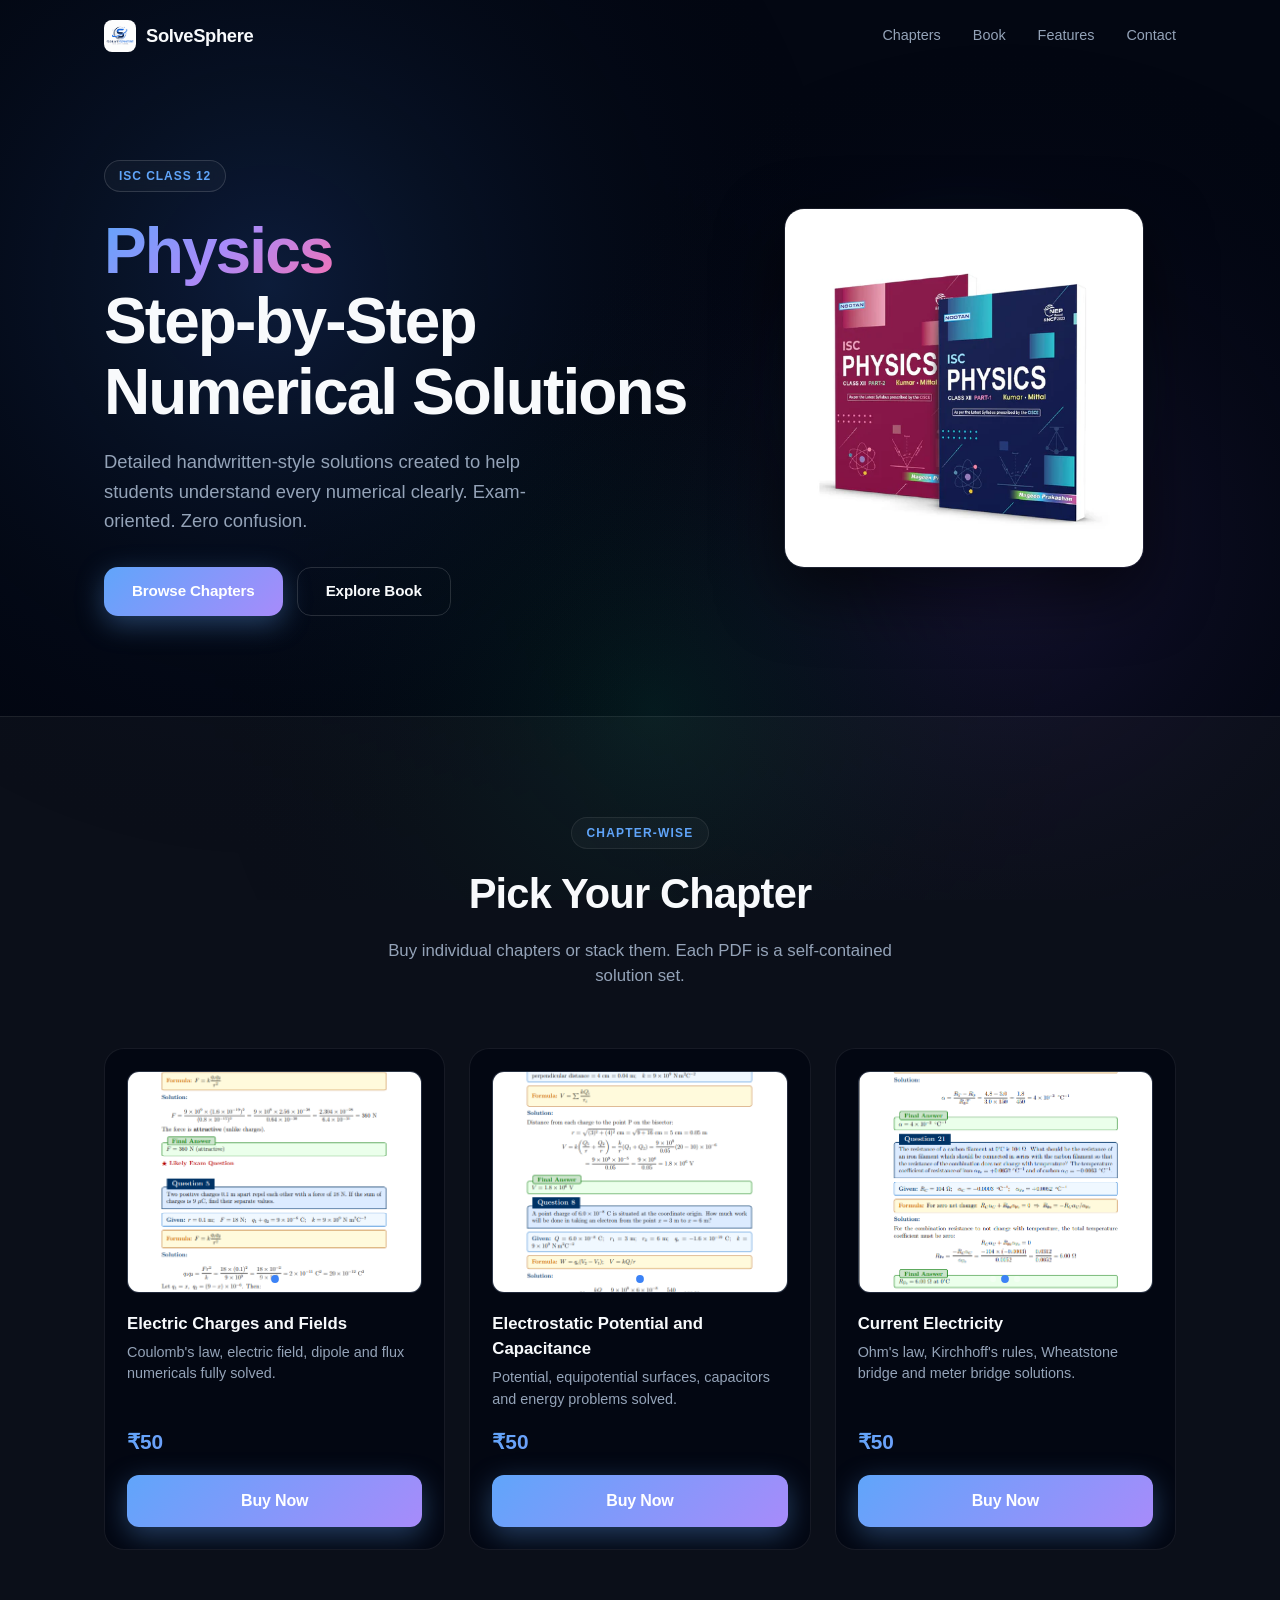
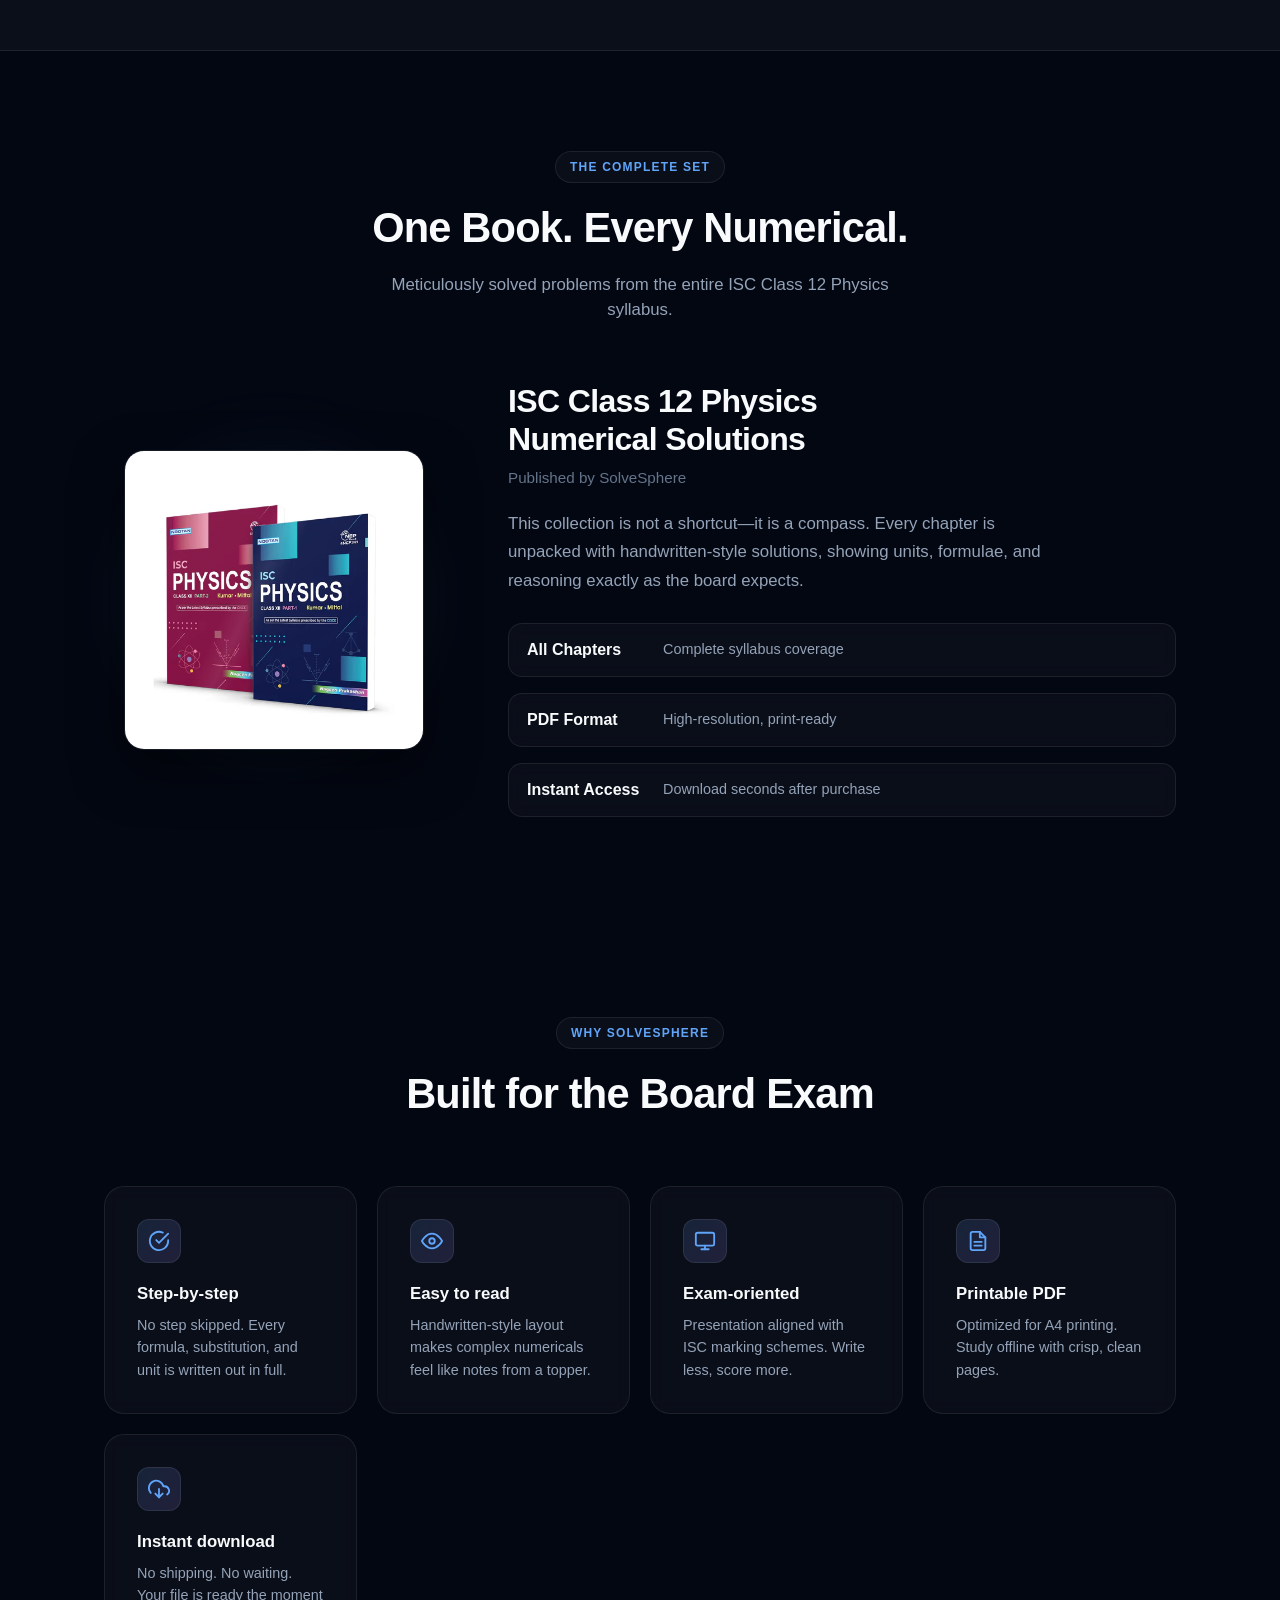
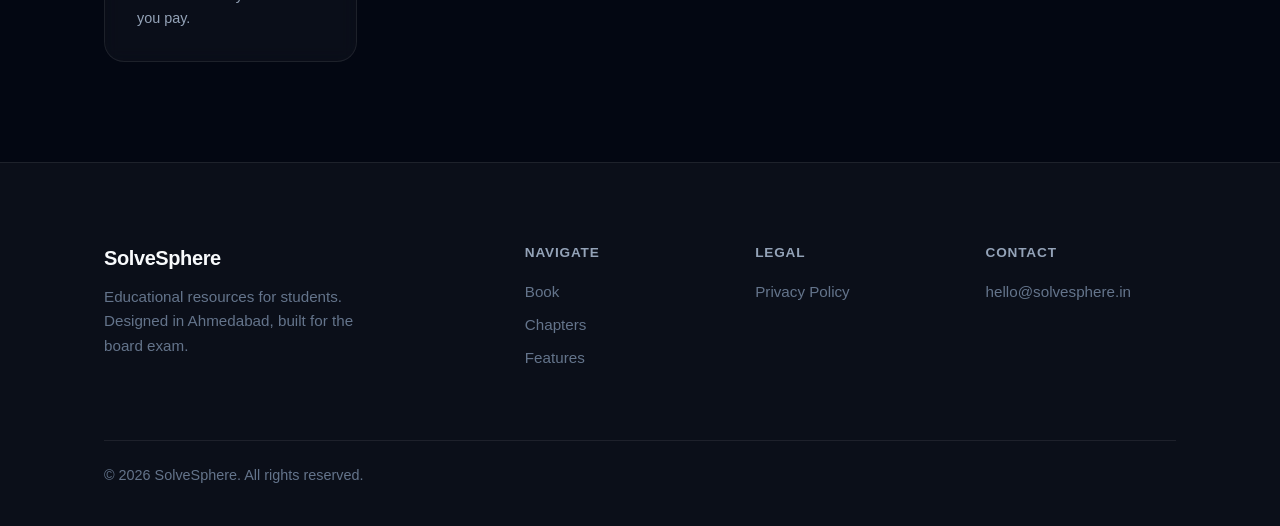
==== index.html @ 014c32d7 "Add files via upload" ====
<!DOCTYPE html>
<html lang="en">
<head>
    <meta charset="UTF-8">
    <meta name="viewport" content="width=device-width, initial-scale=1.0">
    <title>SolveSphere | ISC Class 12 Physics Numerical Solutions</title>
    <meta name="description" content="Premium step-by-step handwritten-style numerical solutions for ISC Class 12 Physics. Exam-oriented, printable PDFs with instant download.">
    <meta name="author" content="SolveSphere">
    <meta name="robots" content="index, follow">

    <meta property="og:type" content="website">
    <meta property="og:url" content="https://solvesphere.github.io/">
    <meta property="og:title" content="SolveSphere | ISC Class 12 Physics Numerical Solutions">
    <meta property="og:description" content="Detailed step-by-step handwritten-style numerical solutions for ISC Class 12 Physics. Exam-oriented and easy to understand.">
    <meta property="og:image" content="https://solvesphere.github.io/og-image.png">

    <meta property="twitter:card" content="summary_large_image">
    <meta property="twitter:url" content="https://solvesphere.github.io/">
    <meta property="twitter:title" content="SolveSphere | ISC Class 12 Physics Numerical Solutions">
    <meta property="twitter:description" content="Detailed step-by-step handwritten-style numerical solutions for ISC Class 12 Physics. Exam-oriented and easy to understand.">
    <meta property="twitter:image" content="https://solvesphere.github.io/og-image.png">

    <link rel="icon" type="image/png" href="favicon.png">
    <link rel="apple-touch-icon" href="favicon.png">
    <link rel="canonical" href="https://solvesphere.github.io/">

    <link rel="stylesheet" href="style.css">

    <script type="application/ld+json">
    {
      "@context": "https://schema.org",
      "@type": "WebSite",
      "name": "SolveSphere",
      "url": "https://solvesphere.github.io/",
      "description": "Premium step-by-step handwritten-style numerical solutions for ISC Class 12 Physics."
    }
    </script>
    <script type="application/ld+json">
    {
      "@context": "https://schema.org",
      "@type": "Product",
      "name": "ISC Class 12 Physics Numerical Solutions",
      "description": "Detailed step-by-step handwritten-style numerical solutions for ISC Class 12 Physics.",
      "brand": { "@type": "Brand", "name": "SolveSphere" },
      "offers": { "@type": "AggregateOffer", "availability": "https://schema.org/InStock", "priceCurrency": "INR" }
    }
    </script>
</head>
<body>
    <canvas id="bg-canvas" aria-hidden="true"></canvas>

    <header class="site-header" id="site-header">
        <div class="container">
            <a href="#" class="logo">
                <img src="logo.png" alt="SolveSphere" class="logo-img" loading="lazy">
                <span class="logo-text">SolveSphere</span>
            </a>
            <nav class="main-nav" aria-label="Main navigation">
                <a href="#chapters" class="nav-link">Chapters</a>
                <a href="#book" class="nav-link">Book</a>
                <a href="#features" class="nav-link">Features</a>
                <a href="#footer" class="nav-link">Contact</a>
            </nav>
            <button class="mobile-menu-toggle" id="menu-toggle" aria-label="Toggle menu" aria-expanded="false">
                <span></span><span></span><span></span>
            </button>
        </div>
    </header>

    <main>
        <section class="hero" id="hero">
            <div class="container">
                <div class="hero-content">
                    <div class="hero-badge reveal">ISC Class 12</div>
                    <h1 class="hero-title reveal">
                        <span class="gradient-text">Physics</span><br>
                        Step-by-Step Numerical Solutions
                    </h1>
                    <p class="hero-tagline reveal">Detailed handwritten-style solutions created to help students understand every numerical clearly. Exam-oriented. Zero confusion.</p>
                    <div class="hero-cta reveal">
                        <a href="#chapters" class="btn btn-primary">Browse Chapters</a>
                        <a href="#book" class="btn btn-secondary">Explore Book</a>
                    </div>
                </div>
                <div class="hero-visual reveal">
                    <div class="hero-image-wrapper">
                        <img src="book-cover.png" alt="ISC Physics Solutions Book" class="hero-image" loading="lazy">
                        <div class="hero-glow"></div>
                    </div>
                </div>
            </div>
        </section>

        <section class="chapters-section" id="chapters">
            <div class="container">
                <div class="section-header">
                    <span class="section-label reveal">Chapter-wise</span>
                    <h2 class="section-title reveal">Pick Your Chapter</h2>
                    <p class="section-subtitle reveal">Buy individual chapters or stack them. Each PDF is a self-contained solution set.</p>
                </div>
                <div class="cards-grid" id="cards-grid"></div>
            </div>
        </section>

        <section class="book-section" id="book">
            <div class="container">
                <div class="section-header">
                    <span class="section-label reveal">The Complete Set</span>
                    <h2 class="section-title reveal">One Book. Every Numerical.</h2>
                    <p class="section-subtitle reveal">Meticulously solved problems from the entire ISC Class 12 Physics syllabus.</p>
                </div>
                <div class="book-showcase">
                    <div class="book-visual reveal">
                        <div class="book-frame">
                            <img src="book-cover.png" alt="ISC Class 12 Physics Solutions Book Cover" class="book-img" loading="lazy">
                            <div class="book-shine"></div>
                        </div>
                    </div>
                    <div class="book-details reveal">
                        <h3 class="book-title">ISC Class 12 Physics<br>Numerical Solutions</h3>
                        <p class="book-author">Published by SolveSphere</p>
                        <p class="book-desc">This collection is not a shortcut—it is a compass. Every chapter is unpacked with handwritten-style solutions, showing units, formulae, and reasoning exactly as the board expects.</p>
                        <ul class="book-stats">
                            <li><strong>All Chapters</strong><span>Complete syllabus coverage</span></li>
                            <li><strong>PDF Format</strong><span>High-resolution, print-ready</span></li>
                            <li><strong>Instant Access</strong><span>Download seconds after purchase</span></li>
                        </ul>
                    </div>
                </div>
            </div>
        </section>

        <section class="features-section" id="features">
            <div class="container">
                <div class="section-header">
                    <span class="section-label reveal">Why SolveSphere</span>
                    <h2 class="section-title reveal">Built for the Board Exam</h2>
                </div>
                <div class="features-grid">
                    <div class="feature-card reveal">
                        <div class="feature-icon"><svg width="24" height="24" viewBox="0 0 24 24" fill="none" stroke="currentColor" stroke-width="2" stroke-linecap="round" stroke-linejoin="round"><path d="M22 11.08V12a10 10 0 1 1-5.93-9.14"></path><polyline points="22 4 12 14.01 9 11.01"></polyline></svg></div>
                        <h3 class="feature-title">Step-by-step</h3>
                        <p class="feature-desc">No step skipped. Every formula, substitution, and unit is written out in full.</p>
                    </div>
                    <div class="feature-card reveal">
                        <div class="feature-icon"><svg width="24" height="24" viewBox="0 0 24 24" fill="none" stroke="currentColor" stroke-width="2" stroke-linecap="round" stroke-linejoin="round"><path d="M1 12s4-8 11-8 11 8 11 8-4 8-11 8-11-8-11-8z"></path><circle cx="12" cy="12" r="3"></circle></svg></div>
                        <h3 class="feature-title">Easy to read</h3>
                        <p class="feature-desc">Handwritten-style layout makes complex numericals feel like notes from a topper.</p>
                    </div>
                    <div class="feature-card reveal">
                        <div class="feature-icon"><svg width="24" height="24" viewBox="0 0 24 24" fill="none" stroke="currentColor" stroke-width="2" stroke-linecap="round" stroke-linejoin="round"><rect x="2" y="3" width="20" height="14" rx="2" ry="2"></rect><line x1="8" y1="21" x2="16" y2="21"></line><line x1="12" y1="17" x2="12" y2="21"></line></svg></div>
                        <h3 class="feature-title">Exam-oriented</h3>
                        <p class="feature-desc">Presentation aligned with ISC marking schemes. Write less, score more.</p>
                    </div>
                    <div class="feature-card reveal">
                        <div class="feature-icon"><svg width="24" height="24" viewBox="0 0 24 24" fill="none" stroke="currentColor" stroke-width="2" stroke-linecap="round" stroke-linejoin="round"><path d="M14 2H6a2 2 0 0 0-2 2v16a2 2 0 0 0 2 2h12a2 2 0 0 0 2-2V8z"></path><polyline points="14 2 14 8 20 8"></polyline><line x1="16" y1="13" x2="8" y2="13"></line><line x1="16" y1="17" x2="8" y2="17"></line></svg></div>
                        <h3 class="feature-title">Printable PDF</h3>
                        <p class="feature-desc">Optimized for A4 printing. Study offline with crisp, clean pages.</p>
                    </div>
                    <div class="feature-card reveal">
                        <div class="feature-icon"><svg width="24" height="24" viewBox="0 0 24 24" fill="none" stroke="currentColor" stroke-width="2" stroke-linecap="round" stroke-linejoin="round"><polyline points="8 17 12 21 16 17"></polyline><line x1="12" y1="12" x2="12" y2="21"></line><path d="M20.88 18.09A5 5 0 0 0 18 9h-1.26A8 8 0 1 0 3 16.29"></path></svg></div>
                        <h3 class="feature-title">Instant download</h3>
                        <p class="feature-desc">No shipping. No waiting. Your file is ready the moment you pay.</p>
                    </div>
                </div>
            </div>
        </section>
    </main>

    <footer class="site-footer" id="footer">
        <div class="container">
            <div class="footer-grid">
                <div class="footer-brand">
                    <span class="footer-logo">SolveSphere</span>
                    <p class="footer-desc">Educational resources for students. Designed in Ahmedabad, built for the board exam.</p>
                </div>
                <div class="footer-col">
                    <h4>Navigate</h4>
                    <a href="#book" class="footer-link">Book</a>
                    <a href="#chapters" class="footer-link">Chapters</a>
                    <a href="#features" class="footer-link">Features</a>
                </div>
                <div class="footer-col">
                    <h4>Legal</h4>
                    <a href="privacy-policy.html" class="footer-link">Privacy Policy</a>
                </div>
                <div class="footer-col">
                    <h4>Contact</h4>
                    <a href="mailto:hello@solvesphere.in" class="footer-link">hello@solvesphere.in</a>
                </div>
            </div>
            <div class="footer-bottom">
                <p class="copyright">&copy; <span id="year"></span> SolveSphere. All rights reserved.</p>
            </div>
        </div>
    </footer>

    <script src="script.js"></script>
</body>
</html>
---- style.css ----
/* ============================================
   SOLVESPHERE — GOD LEVEL DARK PREMIUM THEME
   ============================================ */

:root {
    --bg: #030712;
    --surface: #0b0f19;
    --surface-glass: rgba(255, 255, 255, 0.03);
    --surface-hover: rgba(255, 255, 255, 0.06);
    --border: rgba(255, 255, 255, 0.08);
    --border-strong: rgba(255, 255, 255, 0.14);
    --text: #f8fafc;
    --text-muted: #94a3b8;
    --text-dim: #64748b;
    --primary: #60a5fa;
    --primary-glow: rgba(96, 165, 250, 0.35);
    --accent-1: #a78bfa;
    --accent-2: #f472b6;
    --success: #34d399;
    --radius: 14px;
    --radius-lg: 20px;
    --max-width: 1120px;
    --font: "SF Pro Display", -apple-system, BlinkMacSystemFont, "Segoe UI", Roboto, "Helvetica Neue", Arial, sans-serif;
    --transition: 0.35s cubic-bezier(0.16, 1, 0.3, 1);
}

*, *::before, *::after { box-sizing: border-box; margin: 0; padding: 0; }

html { scroll-behavior: smooth; }

body {
    font-family: var(--font);
    background: var(--bg);
    color: var(--text);
    line-height: 1.5;
    -webkit-font-smoothing: antialiased;
    overflow-x: hidden;
}

img { max-width: 100%; height: auto; display: block; }

a { color: var(--primary); text-decoration: none; }

/* Background Canvas */
#bg-canvas {
    position: fixed;
    inset: 0;
    width: 100%;
    height: 100%;
    z-index: 0;
    pointer-events: none;
}

/* Layout */
.container {
    width: 100%;
    max-width: var(--max-width);
    margin: 0 auto;
    padding: 0 24px;
    position: relative;
    z-index: 2;
}

/* Header */
.site-header {
    position: fixed;
    top: 0; left: 0; right: 0;
    z-index: 100;
    padding: 0;
    transition: background var(--transition), border-color var(--transition), backdrop-filter var(--transition);
    border-bottom: 1px solid transparent;
}

.site-header.scrolled {
    background: rgba(3, 7, 18, 0.75);
    backdrop-filter: blur(24px) saturate(140%);
    border-bottom: 1px solid var(--border);
}

.site-header .container {
    display: flex;
    align-items: center;
    justify-content: space-between;
    height: 72px;
}

.logo {
    display: flex;
    align-items: center;
    gap: 10px;
    font-weight: 700;
    font-size: 1.15rem;
    color: var(--text);
    letter-spacing: -0.02em;
}

.logo-img { width: 32px; height: 32px; border-radius: 8px; object-fit: contain; }

.main-nav {
    display: flex;
    align-items: center;
    gap: 32px;
}

.nav-link {
    font-size: 0.9rem;
    font-weight: 500;
    color: var(--text-muted);
    transition: color var(--transition);
    position: relative;
}

.nav-link:hover { color: var(--text); }

.nav-link::after {
    content: '';
    position: absolute;
    bottom: -4px; left: 0;
    width: 0; height: 2px;
    background: var(--primary);
    border-radius: 2px;
    transition: width var(--transition);
}

.nav-link:hover::after { width: 100%; }

.mobile-menu-toggle {
    display: none;
    flex-direction: column;
    gap: 5px;
    background: none;
    border: none;
    cursor: pointer;
    padding: 4px;
}

.mobile-menu-toggle span {
    display: block;
    width: 24px;
    height: 2px;
    background: var(--text);
    border-radius: 2px;
    transition: 0.3s;
}

/* Buttons */
.btn {
    display: inline-flex;
    align-items: center;
    justify-content: center;
    gap: 8px;
    padding: 12px 28px;
    border-radius: var(--radius);
    font-weight: 600;
    font-size: 0.95rem;
    cursor: pointer;
    transition: transform var(--transition), box-shadow var(--transition), background var(--transition);
    border: none;
    letter-spacing: -0.01em;
}

.btn:hover { transform: translateY(-2px); }

.btn-primary {
    background: linear-gradient(135deg, var(--primary), var(--accent-1));
    color: #fff;
    box-shadow: 0 8px 28px var(--primary-glow);
}

.btn-primary:hover {
    box-shadow: 0 12px 36px rgba(96, 165, 250, 0.5);
}

.btn-secondary {
    background: transparent;
    color: var(--text);
    border: 1.5px solid var(--border-strong);
}

.btn-secondary:hover {
    border-color: var(--primary);
    color: var(--primary);
    box-shadow: 0 0 20px rgba(96, 165, 250, 0.15);
}

.btn-buy {
    width: 100%;
    padding: 14px;
    font-size: 1rem;
    border-radius: 12px;
    margin-top: 14px;
}

/* Reveal Animation */
.reveal {
    opacity: 0;
    transform: translateY(30px);
    transition: opacity 0.8s cubic-bezier(0.16, 1, 0.3, 1), transform 0.8s cubic-bezier(0.16, 1, 0.3, 1);
}

.reveal.visible {
    opacity: 1;
    transform: translateY(0);
}

/* Hero */
.hero {
    position: relative;
    padding: 160px 0 100px;
    overflow: hidden;
}

.hero .container {
    display: flex;
    align-items: center;
    gap: 64px;
}

.hero-content { flex: 1 1 520px; }

.hero-badge {
    display: inline-block;
    padding: 6px 14px;
    border-radius: 100px;
    border: 1px solid var(--border-strong);
    font-size: 0.75rem;
    font-weight: 600;
    text-transform: uppercase;
    letter-spacing: 0.08em;
    color: var(--primary);
    margin-bottom: 24px;
    background: var(--surface-glass);
    backdrop-filter: blur(8px);
}

.hero-title {
    font-size: clamp(2.4rem, 5.5vw, 4rem);
    font-weight: 800;
    line-height: 1.1;
    letter-spacing: -0.03em;
    margin-bottom: 20px;
}

.gradient-text {
    background: linear-gradient(135deg, var(--primary) 0%, var(--accent-1) 50%, var(--accent-2) 100%);
    -webkit-background-clip: text;
    -webkit-text-fill-color: transparent;
    background-clip: text;
}

.hero-tagline {
    font-size: 1.15rem;
    color: var(--text-muted);
    max-width: 460px;
    margin-bottom: 32px;
    line-height: 1.6;
}

.hero-cta { display: flex; gap: 14px; flex-wrap: wrap; }

.hero-visual {
    flex: 1 1 360px;
    display: flex;
    justify-content: center;
    align-items: center;
    position: relative;
}

.hero-image-wrapper {
    position: relative;
    width: 100%;
    max-width: 360px;
}

.hero-image {
    border-radius: var(--radius-lg);
    box-shadow: 0 24px 64px rgba(0, 0, 0, 0.6);
    border: 1px solid var(--border);
    position: relative;
    z-index: 2;
}

.hero-glow {
    position: absolute;
    inset: -20px;
    background: radial-gradient(circle at 50% 50%, var(--primary-glow), transparent 70%);
    filter: blur(40px);
    z-index: 1;
    opacity: 0.6;
    animation: pulseGlow 6s ease-in-out infinite;
}

@keyframes pulseGlow {
    0%, 100% { opacity: 0.4; transform: scale(1); }
    50% { opacity: 0.7; transform: scale(1.1); }
}

/* Section Headers */
.section-header {
    text-align: center;
    margin-bottom: 60px;
}

.section-label {
    display: inline-block;
    font-size: 0.75rem;
    font-weight: 600;
    text-transform: uppercase;
    letter-spacing: 0.1em;
    color: var(--primary);
    margin-bottom: 14px;
    border: 1px solid var(--border);
    padding: 6px 14px;
    border-radius: 100px;
    background: var(--surface-glass);
}

.section-title {
    font-size: clamp(1.8rem, 4vw, 2.6rem);
    font-weight: 700;
    letter-spacing: -0.02em;
    margin-bottom: 12px;
}

.section-subtitle {
    color: var(--text-muted);
    font-size: 1.05rem;
    max-width: 520px;
    margin: 0 auto;
}

/* Book Section */
.book-section { padding: 100px 0; }

.book-showcase {
    display: flex;
    align-items: center;
    gap: 64px;
}

.book-visual {
    flex: 0 0 340px;
    display: flex;
    justify-content: center;
}

.book-frame {
    position: relative;
    width: 100%;
    max-width: 300px;
}

.book-img {
    border-radius: var(--radius-lg);
    border: 1px solid var(--border);
    box-shadow: 0 20px 50px rgba(0, 0, 0, 0.5);
    position: relative;
    z-index: 2;
}

.book-shine {
    position: absolute;
    inset: 0;
    border-radius: var(--radius-lg);
    background: linear-gradient(115deg, transparent 40%, rgba(255,255,255,0.08) 45%, transparent 50%);
    z-index: 3;
    pointer-events: none;
}

.book-frame::before {
    content: '';
    position: absolute;
    inset: -30px;
    background: radial-gradient(circle, rgba(96,165,250,0.2), transparent 70%);
    filter: blur(30px);
    z-index: 1;
}

.book-details { flex: 1; }

.book-title {
    font-size: clamp(1.5rem, 3vw, 2rem);
    font-weight: 700;
    letter-spacing: -0.02em;
    margin-bottom: 8px;
    line-height: 1.2;
}

.book-author {
    font-size: 0.95rem;
    color: var(--text-dim);
    margin-bottom: 20px;
}

.book-desc {
    color: var(--text-muted);
    margin-bottom: 28px;
    max-width: 540px;
    line-height: 1.7;
    font-size: 1.05rem;
}

.book-stats {
    list-style: none;
    display: flex;
    flex-direction: column;
    gap: 16px;
}

.book-stats li {
    display: flex;
    align-items: center;
    gap: 16px;
    padding: 14px 18px;
    border-radius: var(--radius);
    border: 1px solid var(--border);
    background: var(--surface-glass);
    backdrop-filter: blur(8px);
}

.book-stats li strong {
    font-weight: 600;
    color: var(--text);
    min-width: 120px;
}

.book-stats li span {
    color: var(--text-muted);
    font-size: 0.9rem;
}

/* Chapters */
.chapters-section {
    padding: 100px 0;
    background: var(--surface);
    border-top: 1px solid var(--border);
    border-bottom: 1px solid var(--border);
}

.cards-grid {
    display: grid;
    grid-template-columns: repeat(auto-fill, minmax(270px, 1fr));
    gap: 24px;
}

.pdf-card {
    position: relative;
    background: var(--bg);
    border: 1px solid var(--border);
    border-radius: var(--radius-lg);
    padding: 22px;
    transition: transform var(--transition), border-color var(--transition), box-shadow var(--transition);
    display: flex;
    flex-direction: column;
    overflow: hidden;
}

.pdf-card::before {
    content: '';
    position: absolute;
    top: 0; left: 0; right: 0;
    height: 1px;
    background: linear-gradient(90deg, transparent, rgba(255,255,255,0.2), transparent);
    opacity: 0;
    transition: opacity var(--transition);
}

.pdf-card:hover {
    transform: translateY(-8px);
    border-color: var(--border-strong);
    box-shadow: 0 24px 48px rgba(0, 0, 0, 0.5);
}

.pdf-card:hover::before { opacity: 1; }

.pdf-cover {
    width: 100%;
    aspect-ratio: 4 / 3;
    background: linear-gradient(135deg, #0f172a, #1e293b);
    border-radius: 12px;
    overflow: hidden;
    margin-bottom: 18px;
    border: 1px solid var(--border);
    position: relative;
}

.pdf-cover img {
    width: 100%;
    height: 100%;
    object-fit: cover;
    transition: transform 0.6s ease;
}

.pdf-card:hover .pdf-cover img { transform: scale(1.05); }

.pdf-cover-slide {
    position: absolute;
    inset: 0;
    width: 100%;
    height: 100%;
    object-fit: contain;
    background: #f4f4f4;
    opacity: 0;
    transition: opacity 0.6s ease;
}

.pdf-cover-slide.active {
    opacity: 1;
}

.pdf-cover-dots {
    position: absolute;
    bottom: 10px;
    left: 0;
    right: 0;
    display: flex;
    justify-content: center;
    gap: 6px;
    z-index: 2;
}

.pdf-cover-dot {
    width: 6px;
    height: 6px;
    border-radius: 50%;
    background: rgba(255, 255, 255, 0.35);
    transition: background 0.3s ease, transform 0.3s ease;
}

.pdf-cover-dot.active {
    background: #3b82f6;
    transform: scale(1.3);
}

.pdf-chapter {
    font-size: 1.05rem;
    font-weight: 700;
    margin-bottom: 6px;
    color: var(--text);
}

.pdf-desc {
    font-size: 0.9rem;
    color: var(--text-muted);
    margin-bottom: 16px;
    flex-grow: 1;
    line-height: 1.5;
}

.pdf-price {
    font-size: 1.3rem;
    font-weight: 800;
    background: linear-gradient(135deg, var(--primary), var(--accent-1));
    -webkit-background-clip: text;
    -webkit-text-fill-color: transparent;
    background-clip: text;
    margin-bottom: 4px;
}

/* Features */
.features-section { padding: 100px 0; }

.features-grid {
    display: grid;
    grid-template-columns: repeat(auto-fill, minmax(220px, 1fr));
    gap: 20px;
}

.feature-card {
    background: var(--surface-glass);
    border: 1px solid var(--border);
    border-radius: var(--radius-lg);
    padding: 32px;
    transition: border-color var(--transition), box-shadow var(--transition), transform var(--transition);
    backdrop-filter: blur(8px);
}

.feature-card:hover {
    border-color: var(--border-strong);
    transform: translateY(-4px);
    box-shadow: 0 16px 32px rgba(0, 0, 0, 0.4);
}

.feature-icon {
    width: 44px;
    height: 44px;
    display: flex;
    align-items: center;
    justify-content: center;
    background: linear-gradient(135deg, rgba(96,165,250,0.15), rgba(167,139,250,0.15));
    color: var(--primary);
    border-radius: 12px;
    margin-bottom: 18px;
    border: 1px solid var(--border);
}

.feature-icon svg { width: 22px; height: 22px; }

.feature-title {
    font-size: 1.05rem;
    font-weight: 600;
    margin-bottom: 8px;
    color: var(--text);
}

.feature-desc {
    font-size: 0.9rem;
    color: var(--text-muted);
    line-height: 1.55;
}

/* Footer */
.site-footer {
    border-top: 1px solid var(--border);
    padding: 80px 0 40px;
    background: var(--surface);
}

.footer-grid {
    display: grid;
    grid-template-columns: 2fr 1fr 1fr 1fr;
    gap: 40px;
    margin-bottom: 60px;
}

.footer-logo {
    display: block;
    font-weight: 700;
    font-size: 1.25rem;
    color: var(--text);
    margin-bottom: 12px;
    letter-spacing: -0.02em;
}

.footer-desc {
    color: var(--text-dim);
    font-size: 0.95rem;
    max-width: 280px;
    line-height: 1.6;
}

.footer-col h4 {
    font-size: 0.85rem;
    font-weight: 600;
    text-transform: uppercase;
    letter-spacing: 0.06em;
    color: var(--text-muted);
    margin-bottom: 18px;
}

.footer-link {
    display: block;
    color: var(--text-dim);
    font-size: 0.95rem;
    margin-bottom: 10px;
    transition: color var(--transition);
}

.footer-link:hover { color: var(--text); }

.footer-bottom {
    border-top: 1px solid var(--border);
    padding-top: 24px;
    display: flex;
    justify-content: space-between;
    align-items: center;
    color: var(--text-dim);
    font-size: 0.9rem;
}

/* Mobile */
@media (max-width: 768px) {
    .main-nav {
        display: none;
        position: absolute;
        top: 72px; left: 0; right: 0;
        background: rgba(3, 7, 18, 0.95);
        backdrop-filter: blur(20px);
        border-bottom: 1px solid var(--border);
        flex-direction: column;
        padding: 20px 24px;
        gap: 16px;
    }
    .main-nav.active { display: flex; }
    .mobile-menu-toggle { display: flex; }

    .hero { padding: 120px 0 60px; }
    .hero .container { flex-direction: column-reverse; text-align: center; gap: 40px; }
    .hero-cta { justify-content: center; }
    .hero-tagline { margin: 0 auto 28px; }

    .book-showcase { flex-direction: column; gap: 40px; text-align: center; }
    .book-visual { flex: none; }
    .book-stats { align-items: stretch; }
    .book-stats li { justify-content: center; flex-direction: column; gap: 4px; }
    .book-desc { margin: 0 auto 28px; }

    .footer-grid { grid-template-columns: 1fr 1fr; gap: 32px; }
    .footer-bottom { flex-direction: column; gap: 8px; text-align: center; }
}

@media (max-width: 480px) {
    .cards-grid { grid-template-columns: 1fr; }
    .features-grid { grid-template-columns: 1fr; }
    .btn { width: 100%; }
    .hero-cta { flex-direction: column; }
    .footer-grid { grid-template-columns: 1fr; }
}

@media (prefers-reduced-motion: reduce) {
    *, *::before, *::after {
        animation-duration: 0.01ms !important;
        animation-iteration-count: 1 !important;
        transition-duration: 0.01ms !important;
    }
    html { scroll-behavior: auto; }
}

a:focus-visible, button:focus-visible {
    outline: 2px solid var(--primary);
    outline-offset: 2px;
}
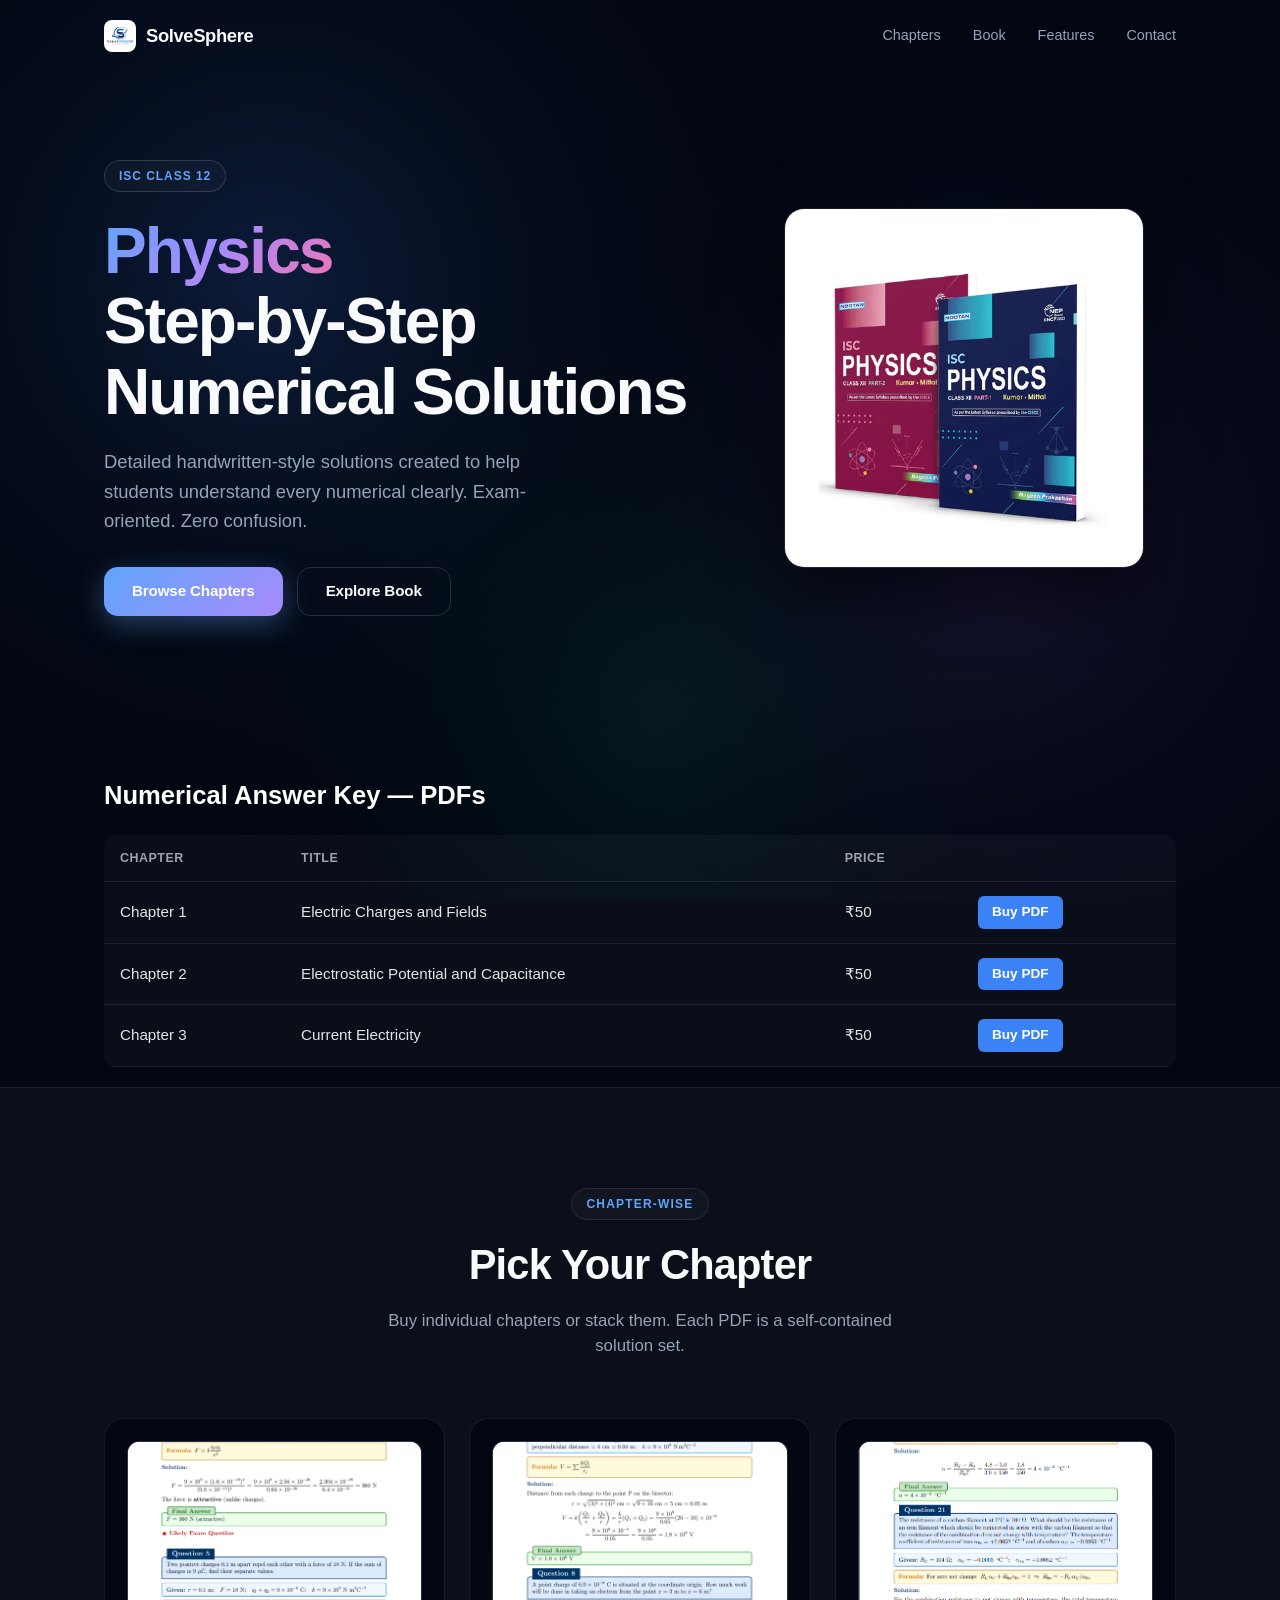
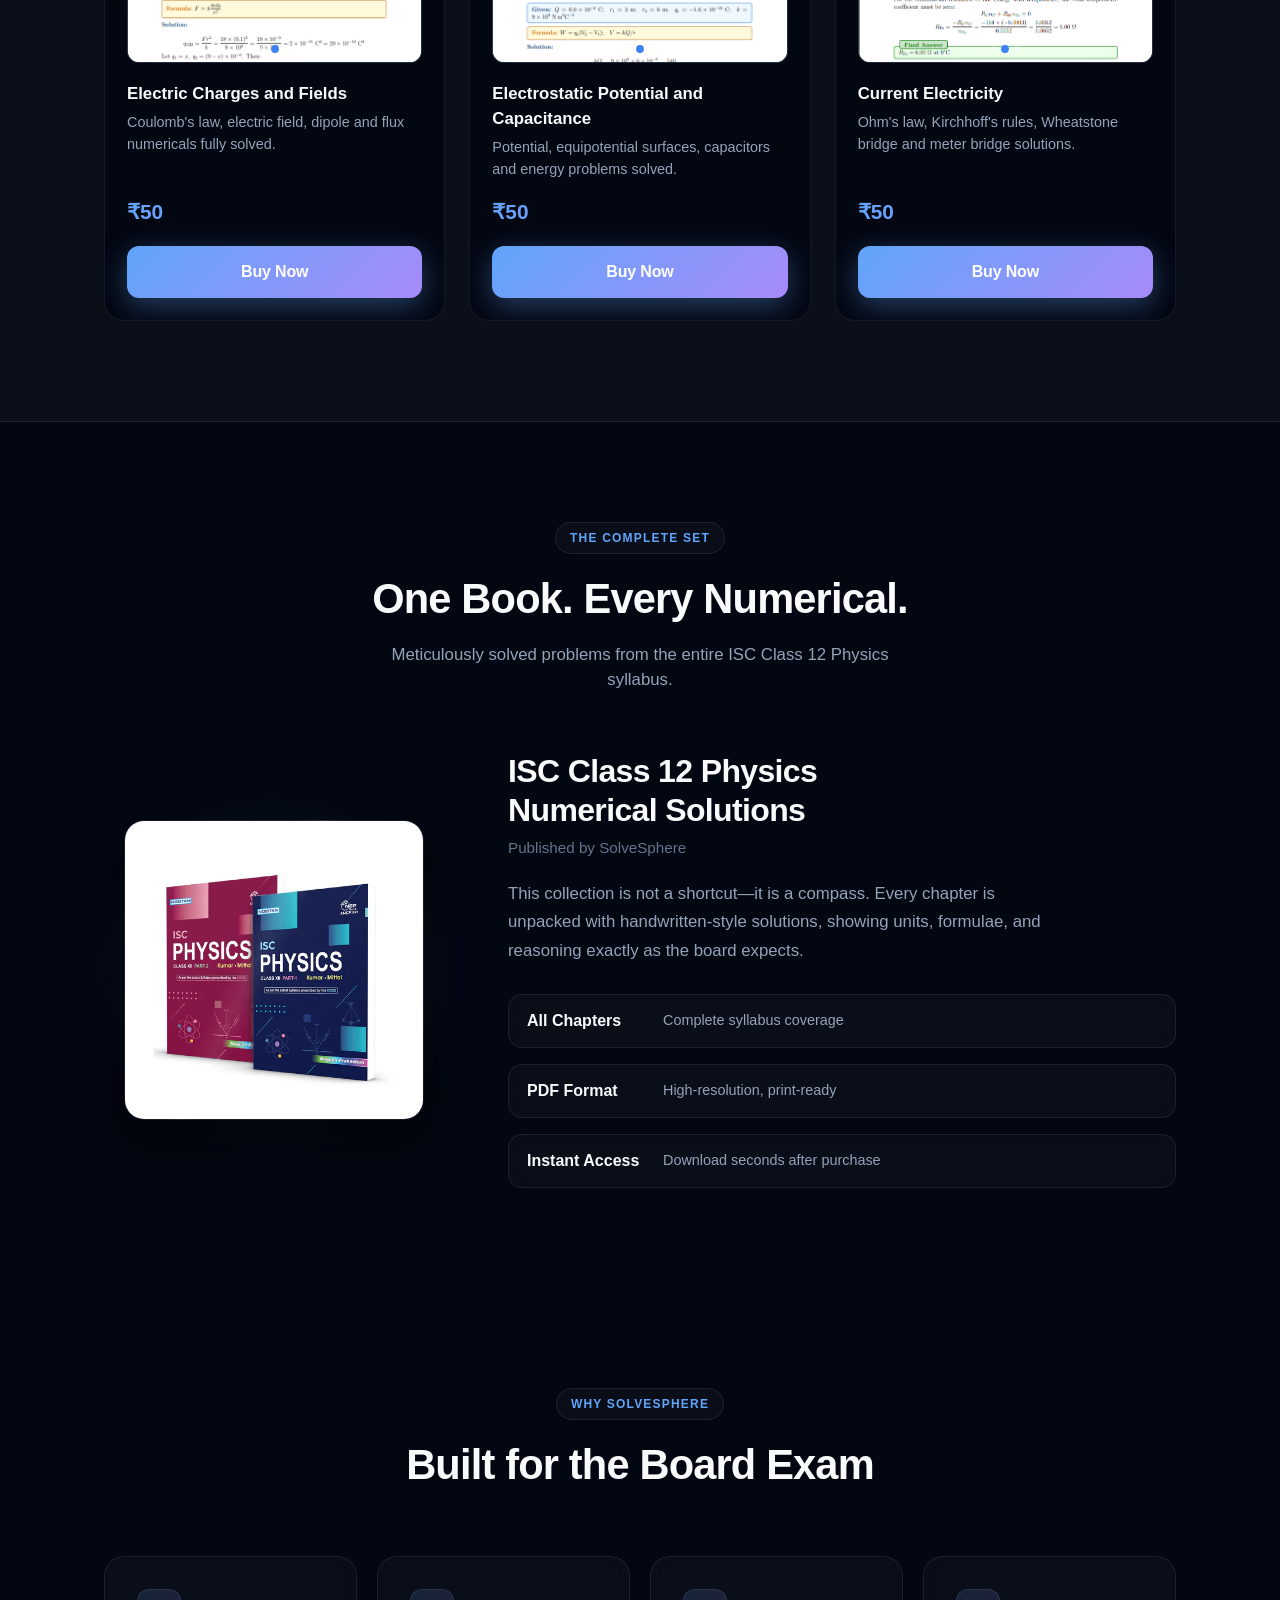
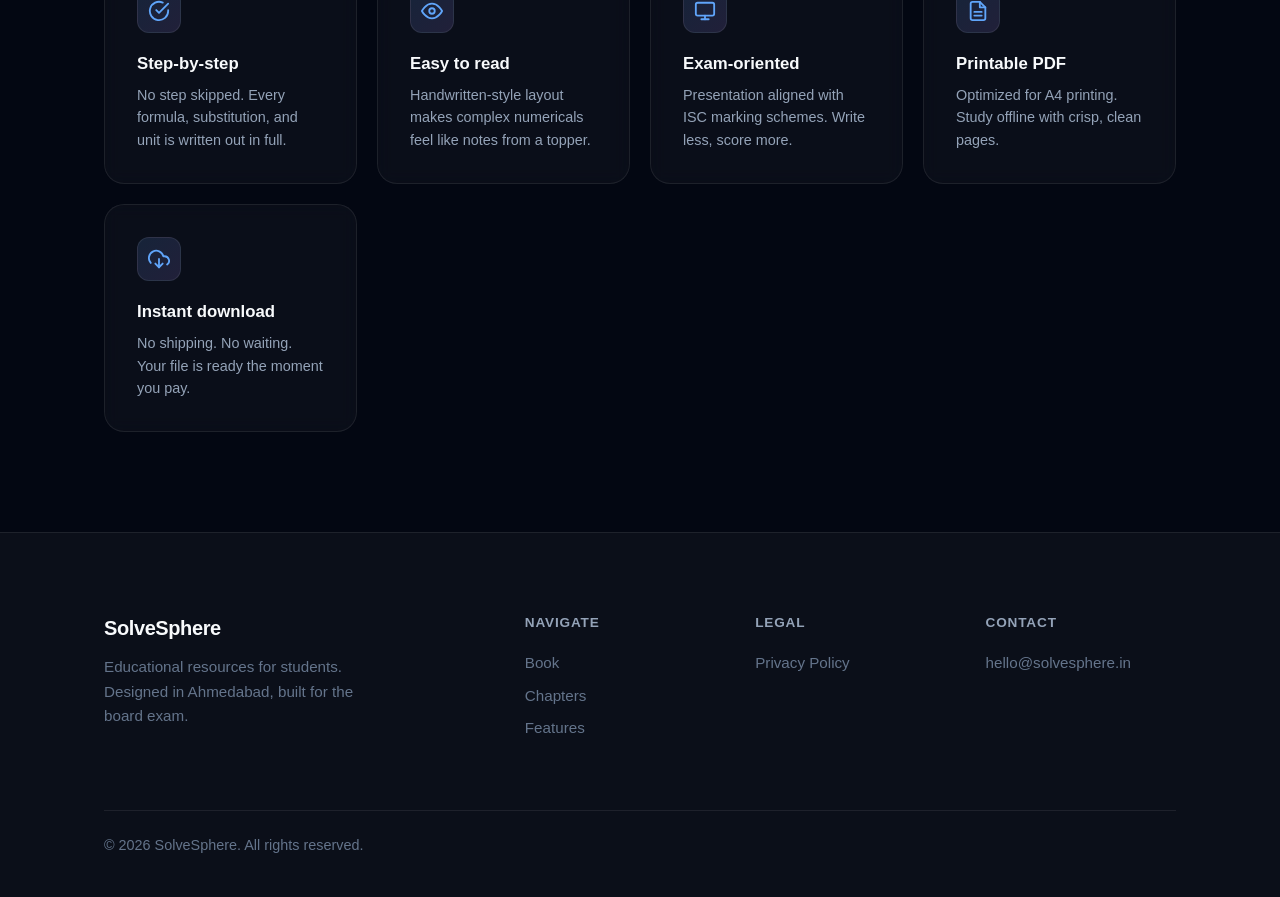
==== commit a4f0244b: "Add files via upload" ====
--- a/index.html
+++ b/index.html
@@ -9,20 +9,20 @@
     <meta name="robots" content="index, follow">
 
     <meta property="og:type" content="website">
-    <meta property="og:url" content="https://solvesphere.github.io/">
+    <meta property="og:url" content="https://ad134343.github.io/SolveSphere/">
     <meta property="og:title" content="SolveSphere | ISC Class 12 Physics Numerical Solutions">
     <meta property="og:description" content="Detailed step-by-step handwritten-style numerical solutions for ISC Class 12 Physics. Exam-oriented and easy to understand.">
-    <meta property="og:image" content="https://solvesphere.github.io/og-image.png">
+    <meta property="og:image" content="https://ad134343.github.io/SolveSphere/og-image.png">
 
     <meta property="twitter:card" content="summary_large_image">
-    <meta property="twitter:url" content="https://solvesphere.github.io/">
+    <meta property="twitter:url" content="https://ad134343.github.io/SolveSphere/">
     <meta property="twitter:title" content="SolveSphere | ISC Class 12 Physics Numerical Solutions">
     <meta property="twitter:description" content="Detailed step-by-step handwritten-style numerical solutions for ISC Class 12 Physics. Exam-oriented and easy to understand.">
-    <meta property="twitter:image" content="https://solvesphere.github.io/og-image.png">
+    <meta property="twitter:image" content="https://ad134343.github.io/SolveSphere/og-image.png">
 
     <link rel="icon" type="image/png" href="favicon.png">
     <link rel="apple-touch-icon" href="favicon.png">
-    <link rel="canonical" href="https://solvesphere.github.io/">
+    <link rel="canonical" href="https://ad134343.github.io/SolveSphere/">
 
     <link rel="stylesheet" href="style.css">
 
@@ -31,7 +31,7 @@
       "@context": "https://schema.org",
       "@type": "WebSite",
       "name": "SolveSphere",
-      "url": "https://solvesphere.github.io/",
+      "url": "https://ad134343.github.io/SolveSphere/",
       "description": "Premium step-by-step handwritten-style numerical solutions for ISC Class 12 Physics."
     }
     </script>
@@ -91,6 +91,18 @@
             </div>
         </section>
 
+        <section class="pdf-list-section" id="pdf-list">
+            <div class="container">
+                <h2 class="pdf-list-title">Numerical Answer Key — PDFs</h2>
+                <table class="pdf-list-table">
+                    <thead>
+                        <tr><th>Chapter</th><th>Title</th><th>Price</th><th></th></tr>
+                    </thead>
+                    <tbody id="pdf-list-body"></tbody>
+                </table>
+            </div>
+        </section>
+
         <section class="chapters-section" id="chapters">
             <div class="container">
                 <div class="section-header">
--- a/style.css
+++ b/style.css
@@ -191,6 +191,52 @@
     margin-top: 14px;
 }
 
+/* Plain PDF List — always visible, no JS-dependent animation */
+.pdf-list-section {
+    padding: 60px 0 20px;
+}
+.pdf-list-title {
+    font-size: 1.6rem;
+    margin-bottom: 20px;
+    color: #fff;
+}
+.pdf-list-table {
+    width: 100%;
+    border-collapse: collapse;
+    background: rgba(255,255,255,0.03);
+    border-radius: 12px;
+    overflow: hidden;
+}
+.pdf-list-table th, .pdf-list-table td {
+    text-align: left;
+    padding: 14px 16px;
+    border-bottom: 1px solid rgba(255,255,255,0.08);
+    color: #e5e5e5;
+    font-size: 0.95rem;
+}
+.pdf-list-table th {
+    color: #9ca3af;
+    font-weight: 600;
+    text-transform: uppercase;
+    font-size: 0.78rem;
+    letter-spacing: 0.04em;
+}
+.pdf-list-buy {
+    display: inline-block;
+    padding: 6px 14px;
+    background: #3b82f6;
+    color: #fff;
+    border-radius: 6px;
+    text-decoration: none;
+    font-weight: 600;
+    font-size: 0.85rem;
+}
+.pdf-list-buy:hover { background: #2563eb; }
+@media (max-width: 640px) {
+    .pdf-list-table { font-size: 0.85rem; }
+    .pdf-list-table th, .pdf-list-table td { padding: 10px 8px; }
+}
+
 /* Reveal Animation */
 .reveal {
     opacity: 0;
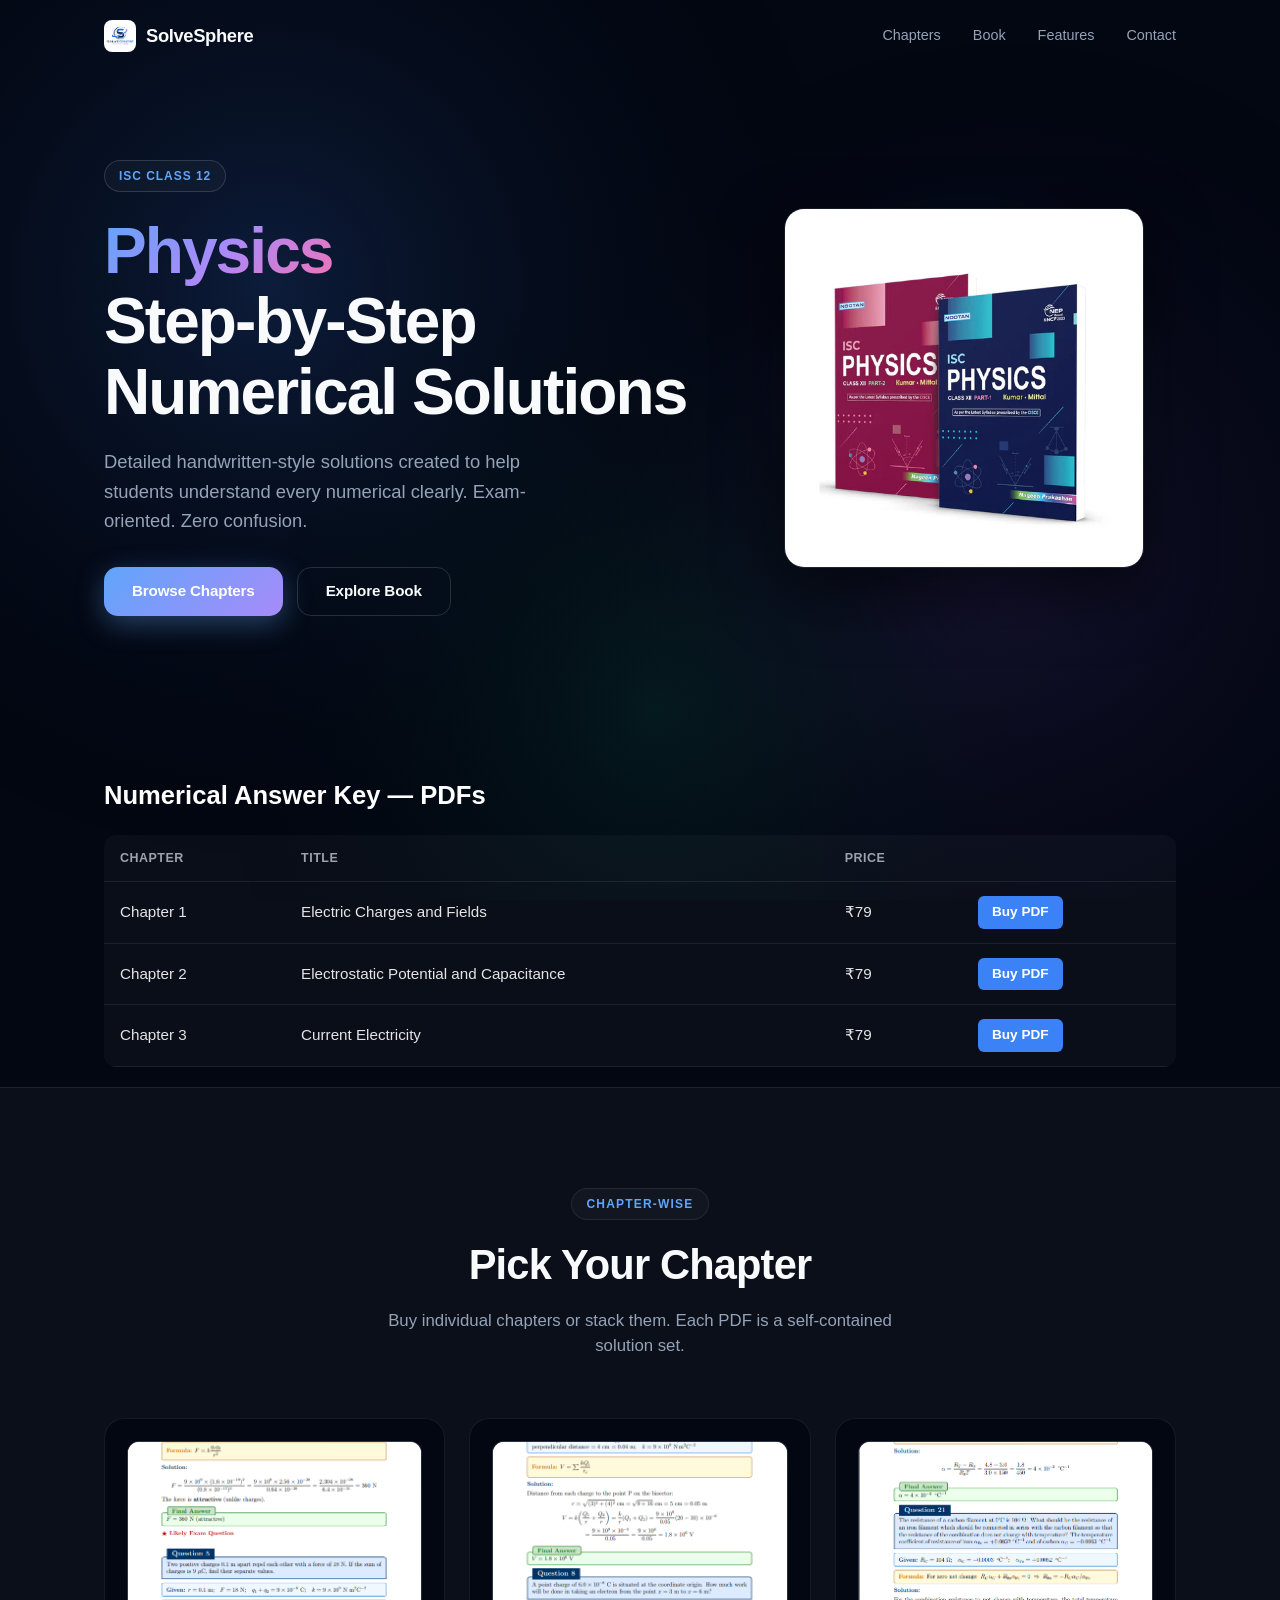
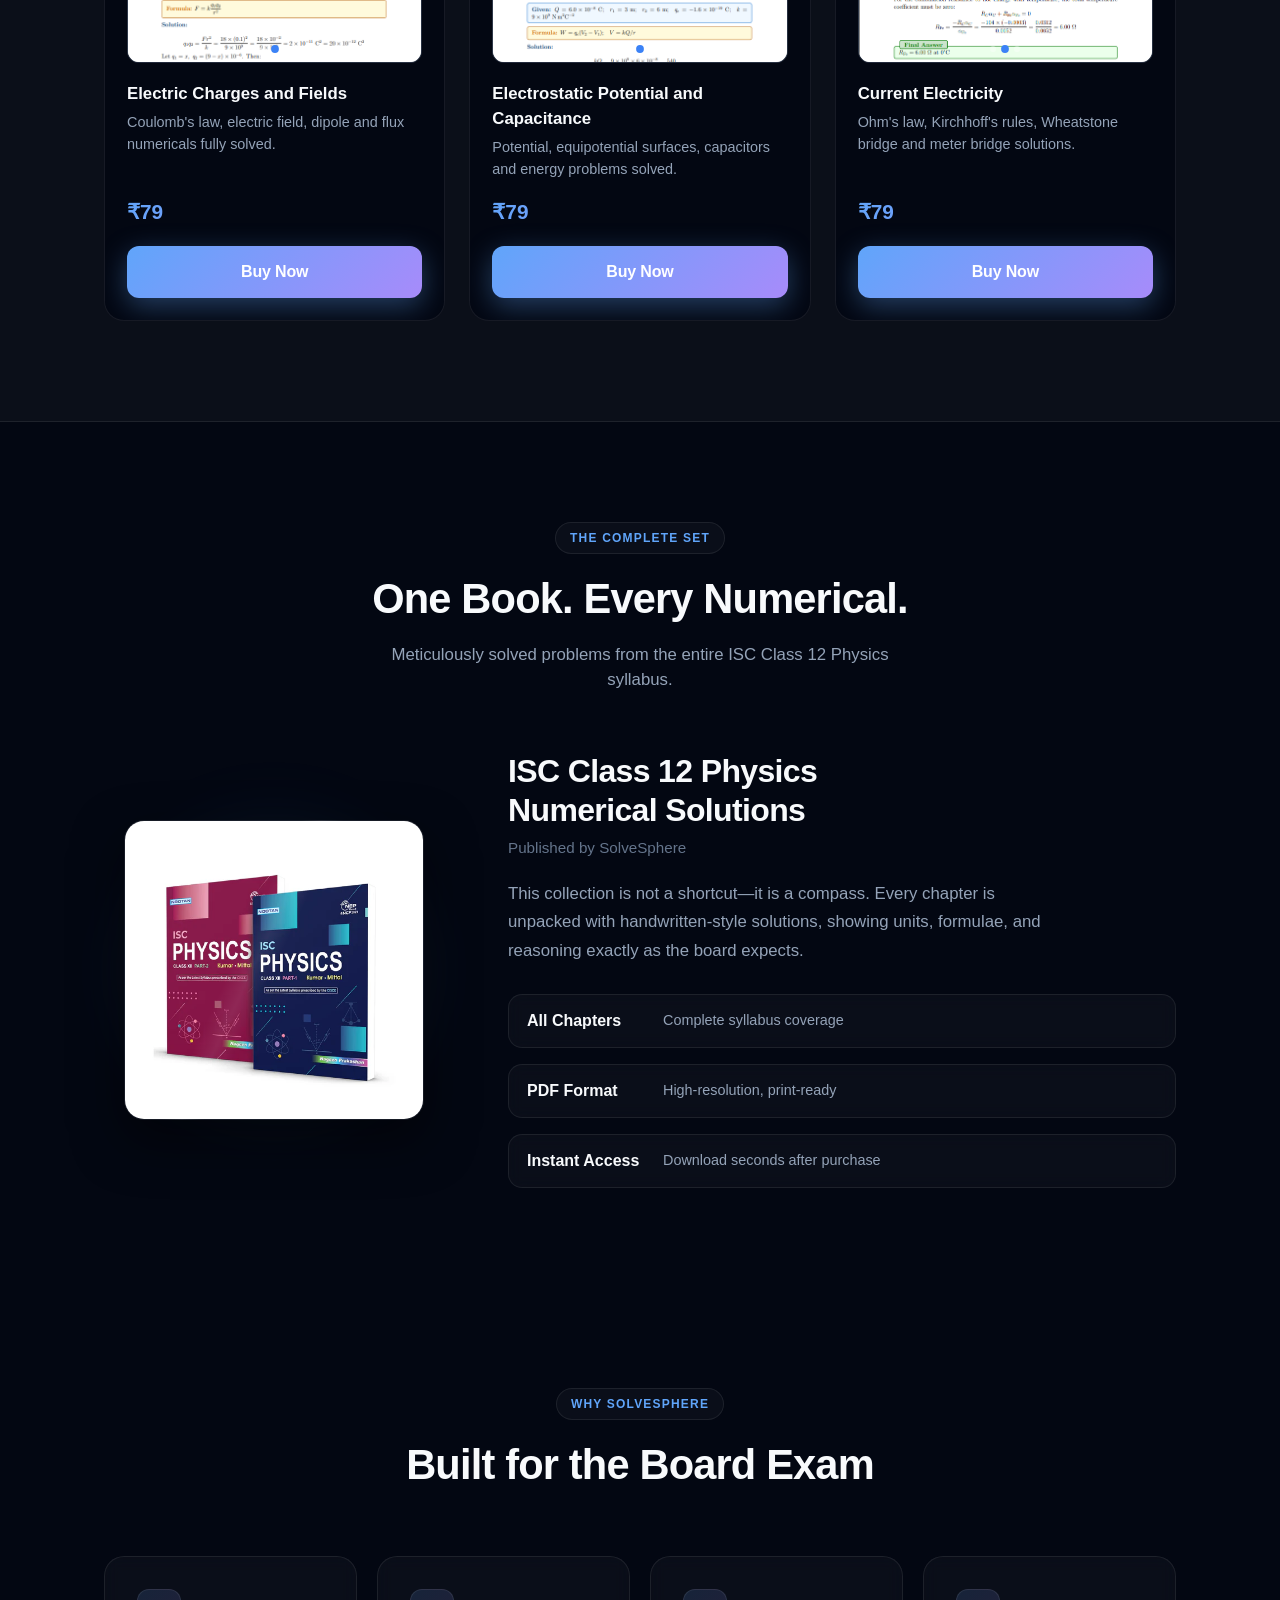
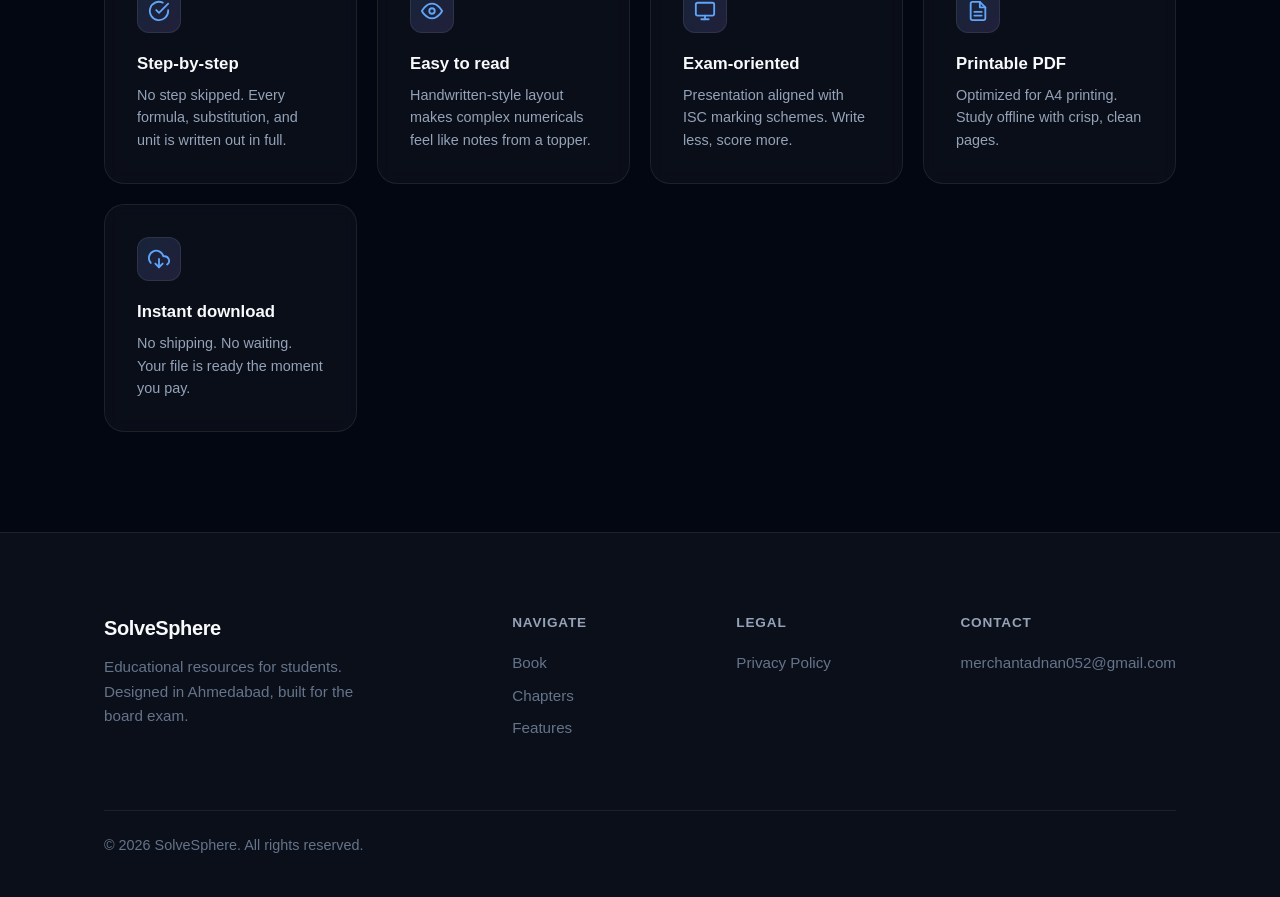
==== commit 8d24c924: "Update index.html" ====
--- a/index.html
+++ b/index.html
@@ -198,7 +198,7 @@
                 </div>
                 <div class="footer-col">
                     <h4>Contact</h4>
-                    <a href="mailto:hello@solvesphere.in" class="footer-link">hello@solvesphere.in</a>
+                    <a href="mailto:hello@solvesphere.in" class="footer-link">merchantadnan052@gmail.com</a>
                 </div>
             </div>
             <div class="footer-bottom">
@@ -209,4 +209,4 @@
 
     <script src="script.js"></script>
 </body>
-</html>+</html>
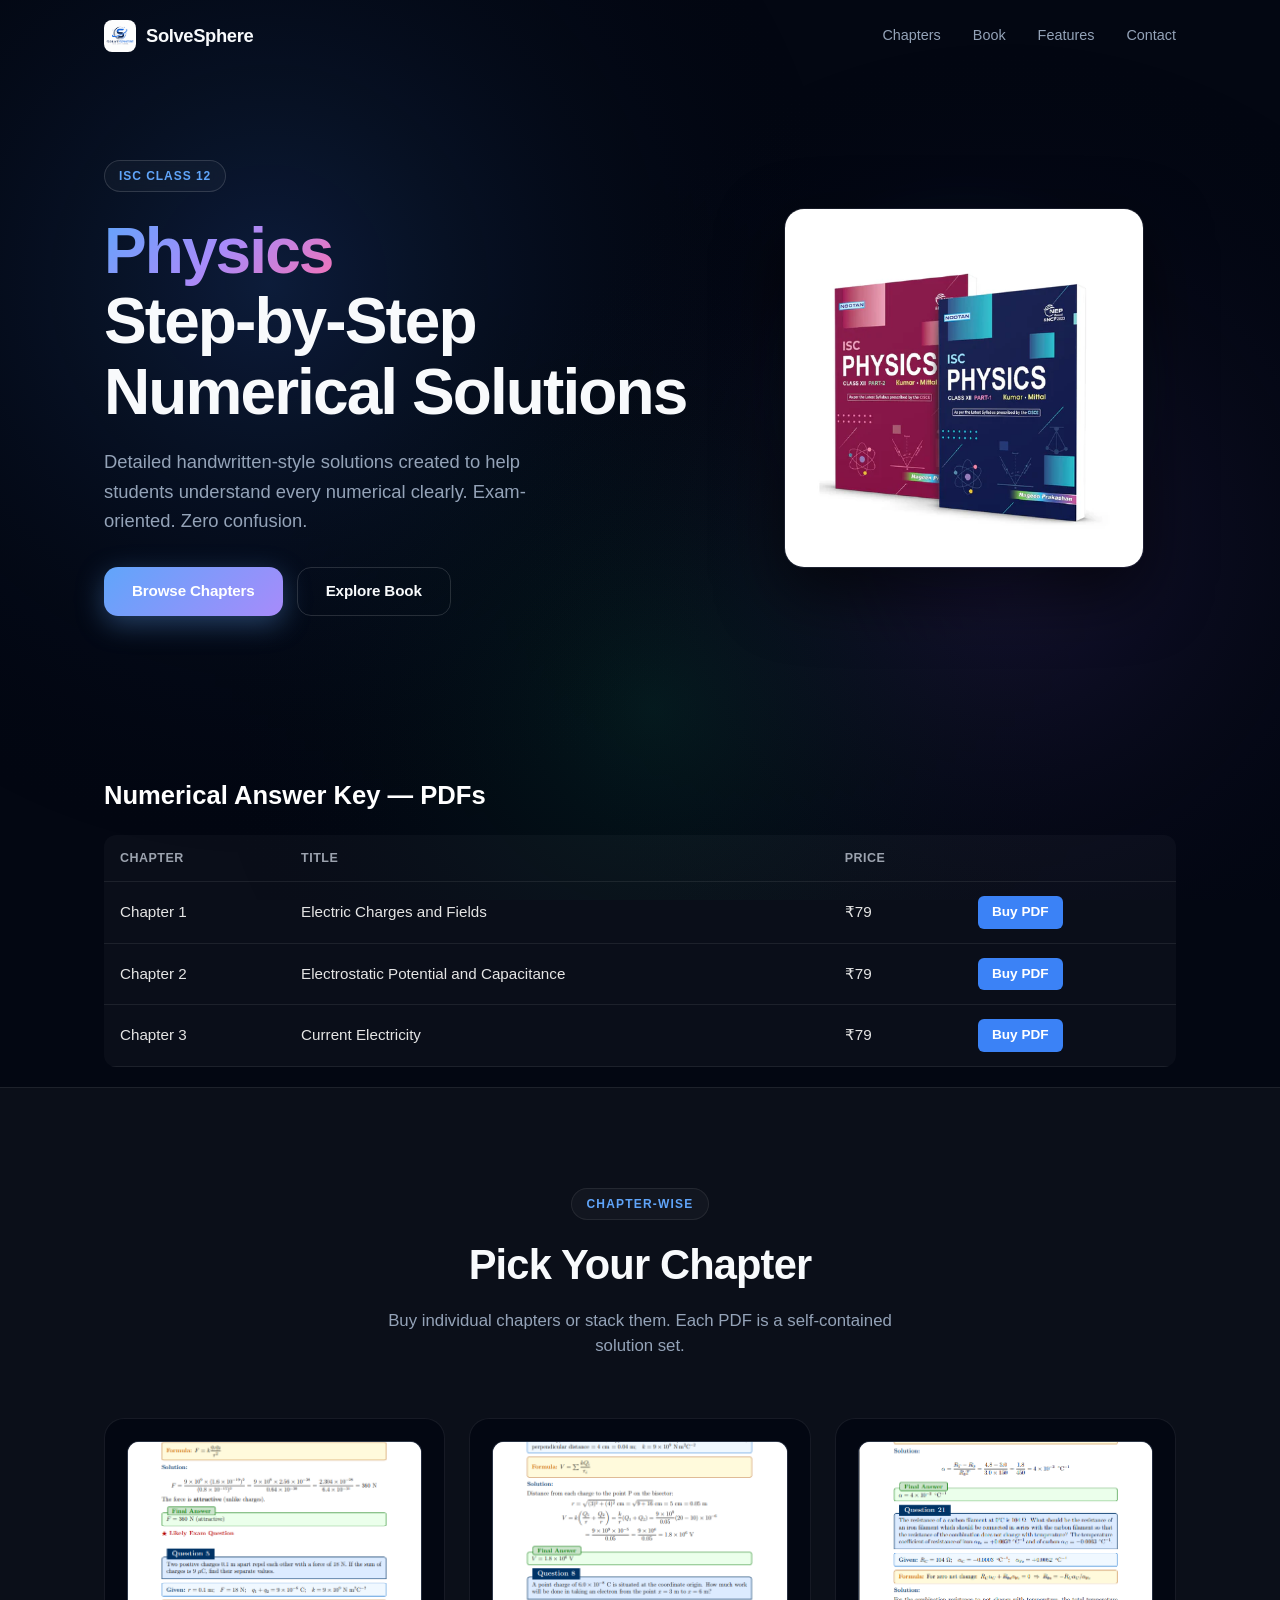
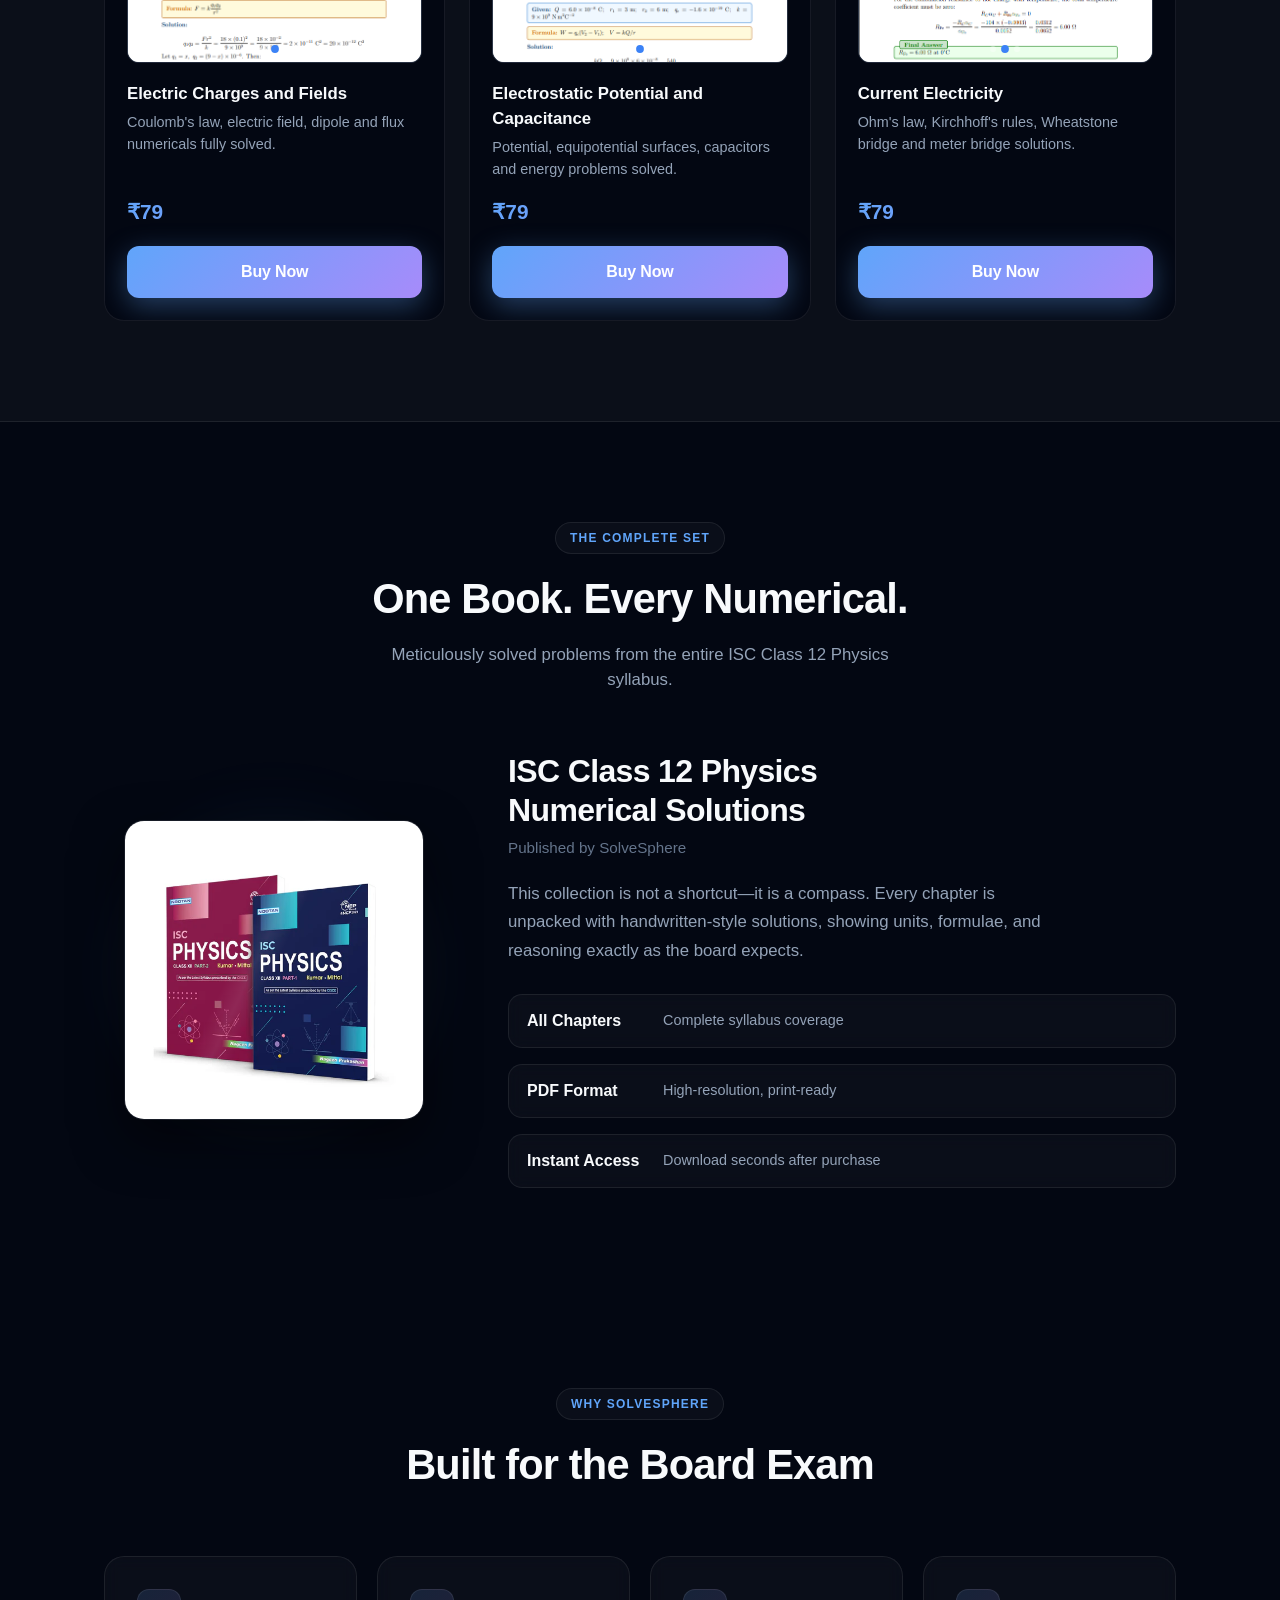
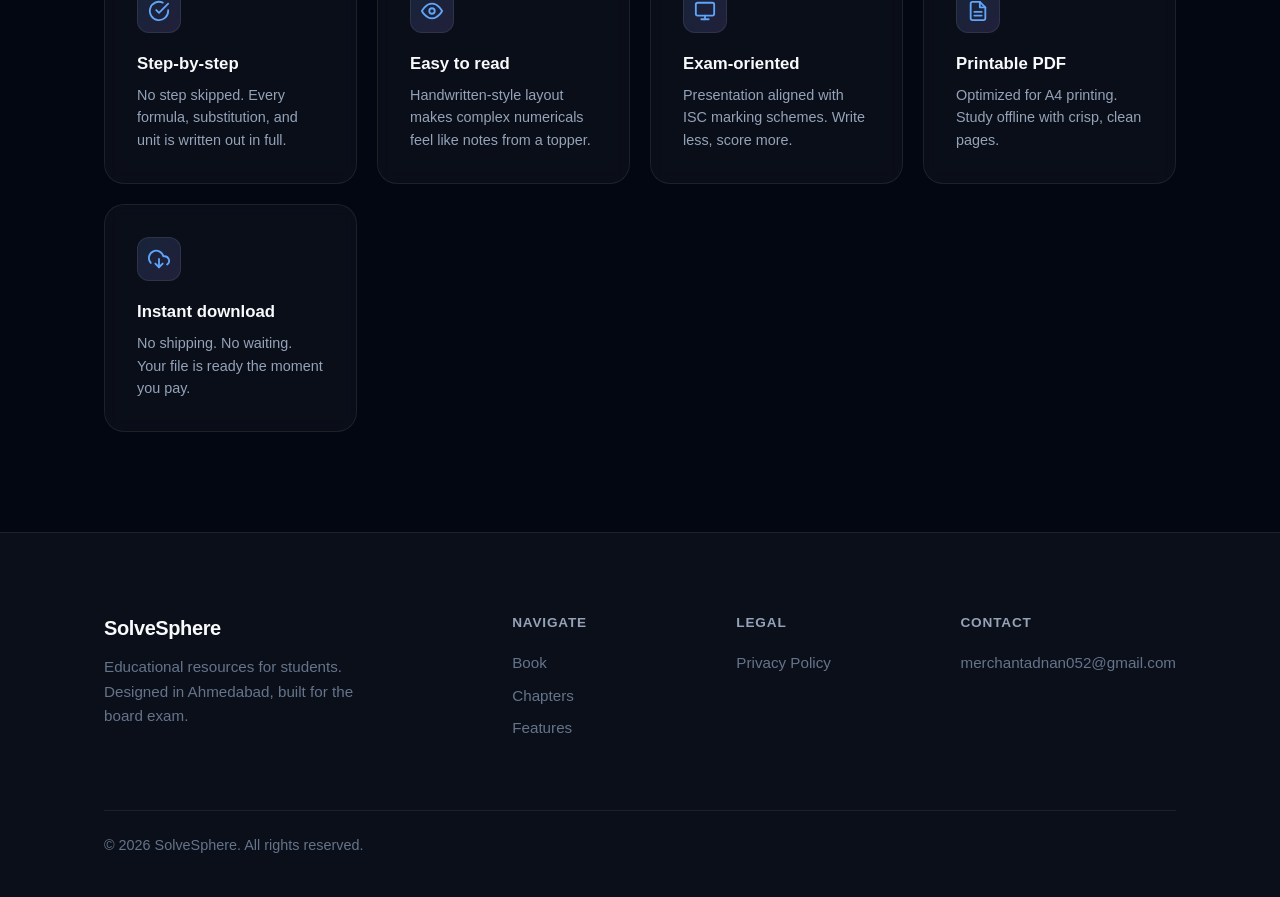
==== commit aff3baa3: "Update index.html" ====
--- a/index.html
+++ b/index.html
@@ -45,7 +45,7 @@
       "offers": { "@type": "AggregateOffer", "availability": "https://schema.org/InStock", "priceCurrency": "INR" }
     }
     </script>
-</head>
+</head><meta name="google-site-verification" content="JPDxvUBVdRTXBwwx3YIwc378mkANj-m6QxAasBz1u74" />
 <body>
     <canvas id="bg-canvas" aria-hidden="true"></canvas>
 
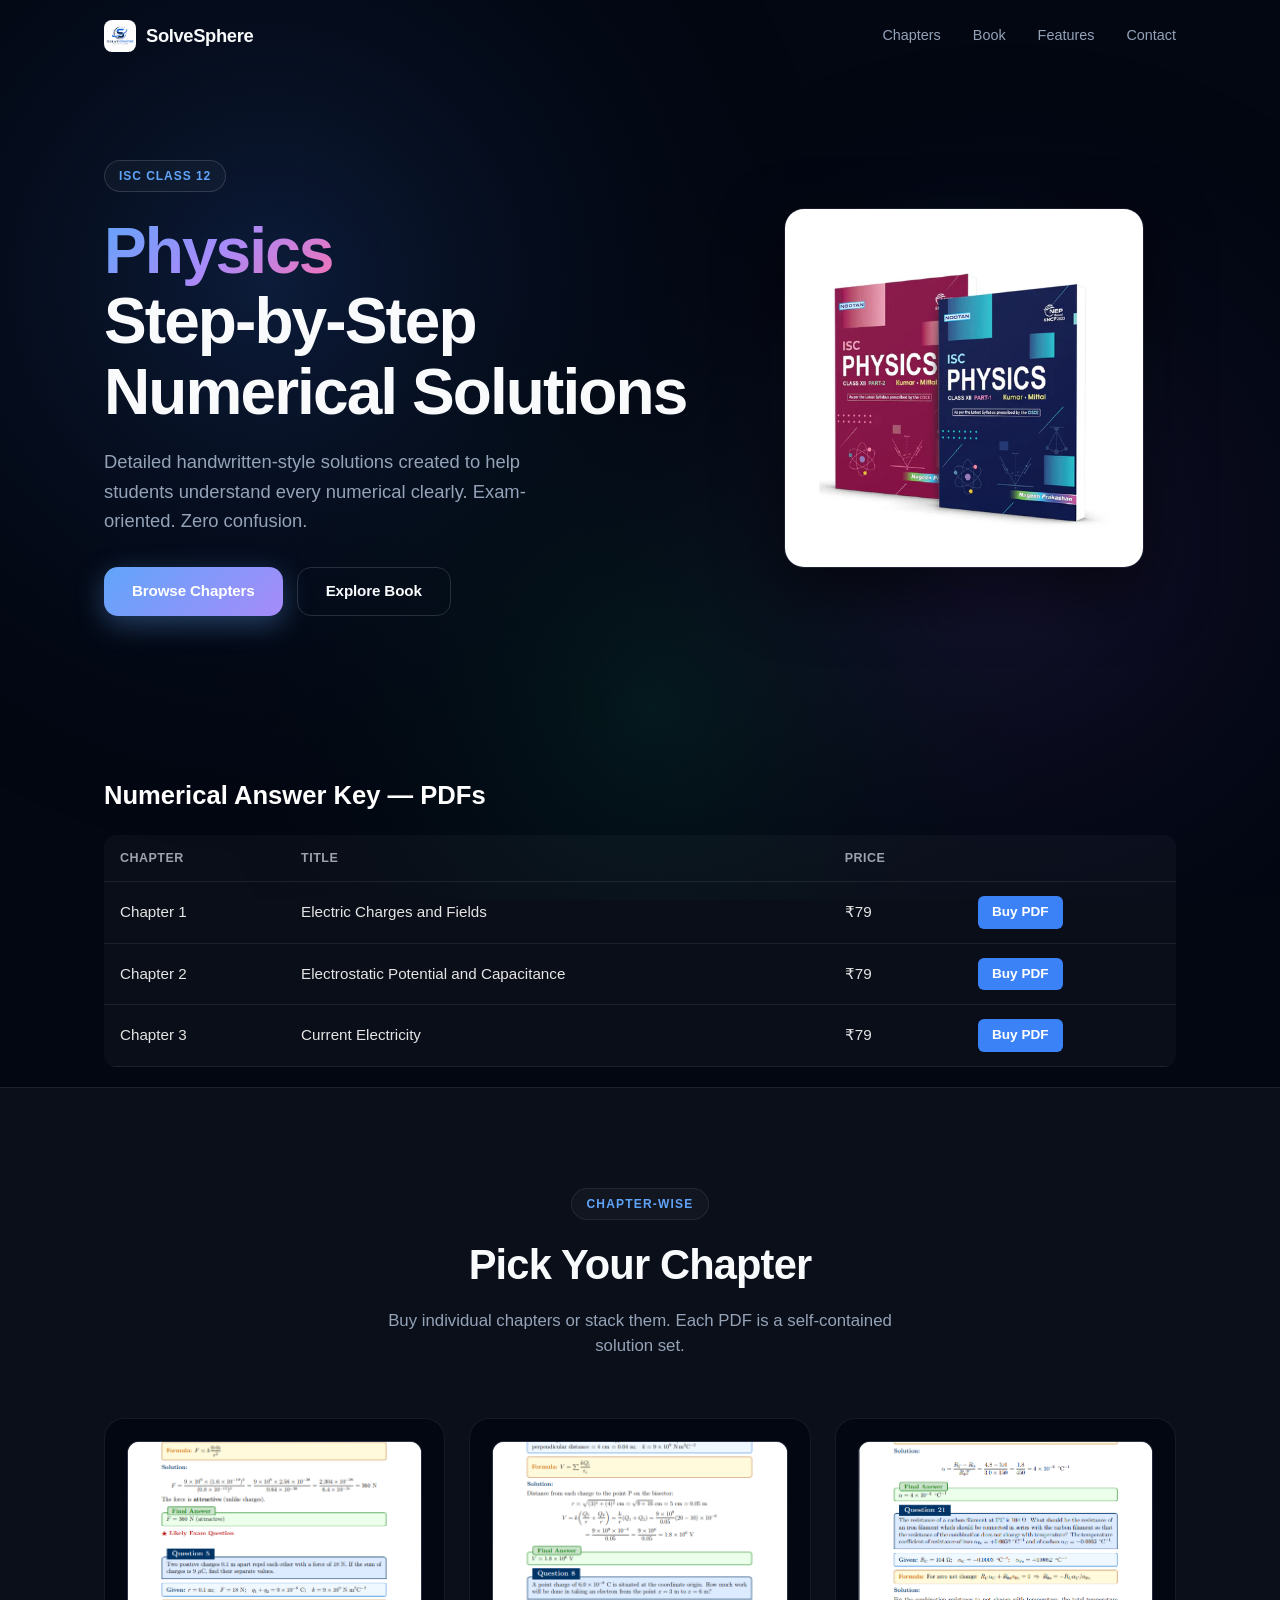
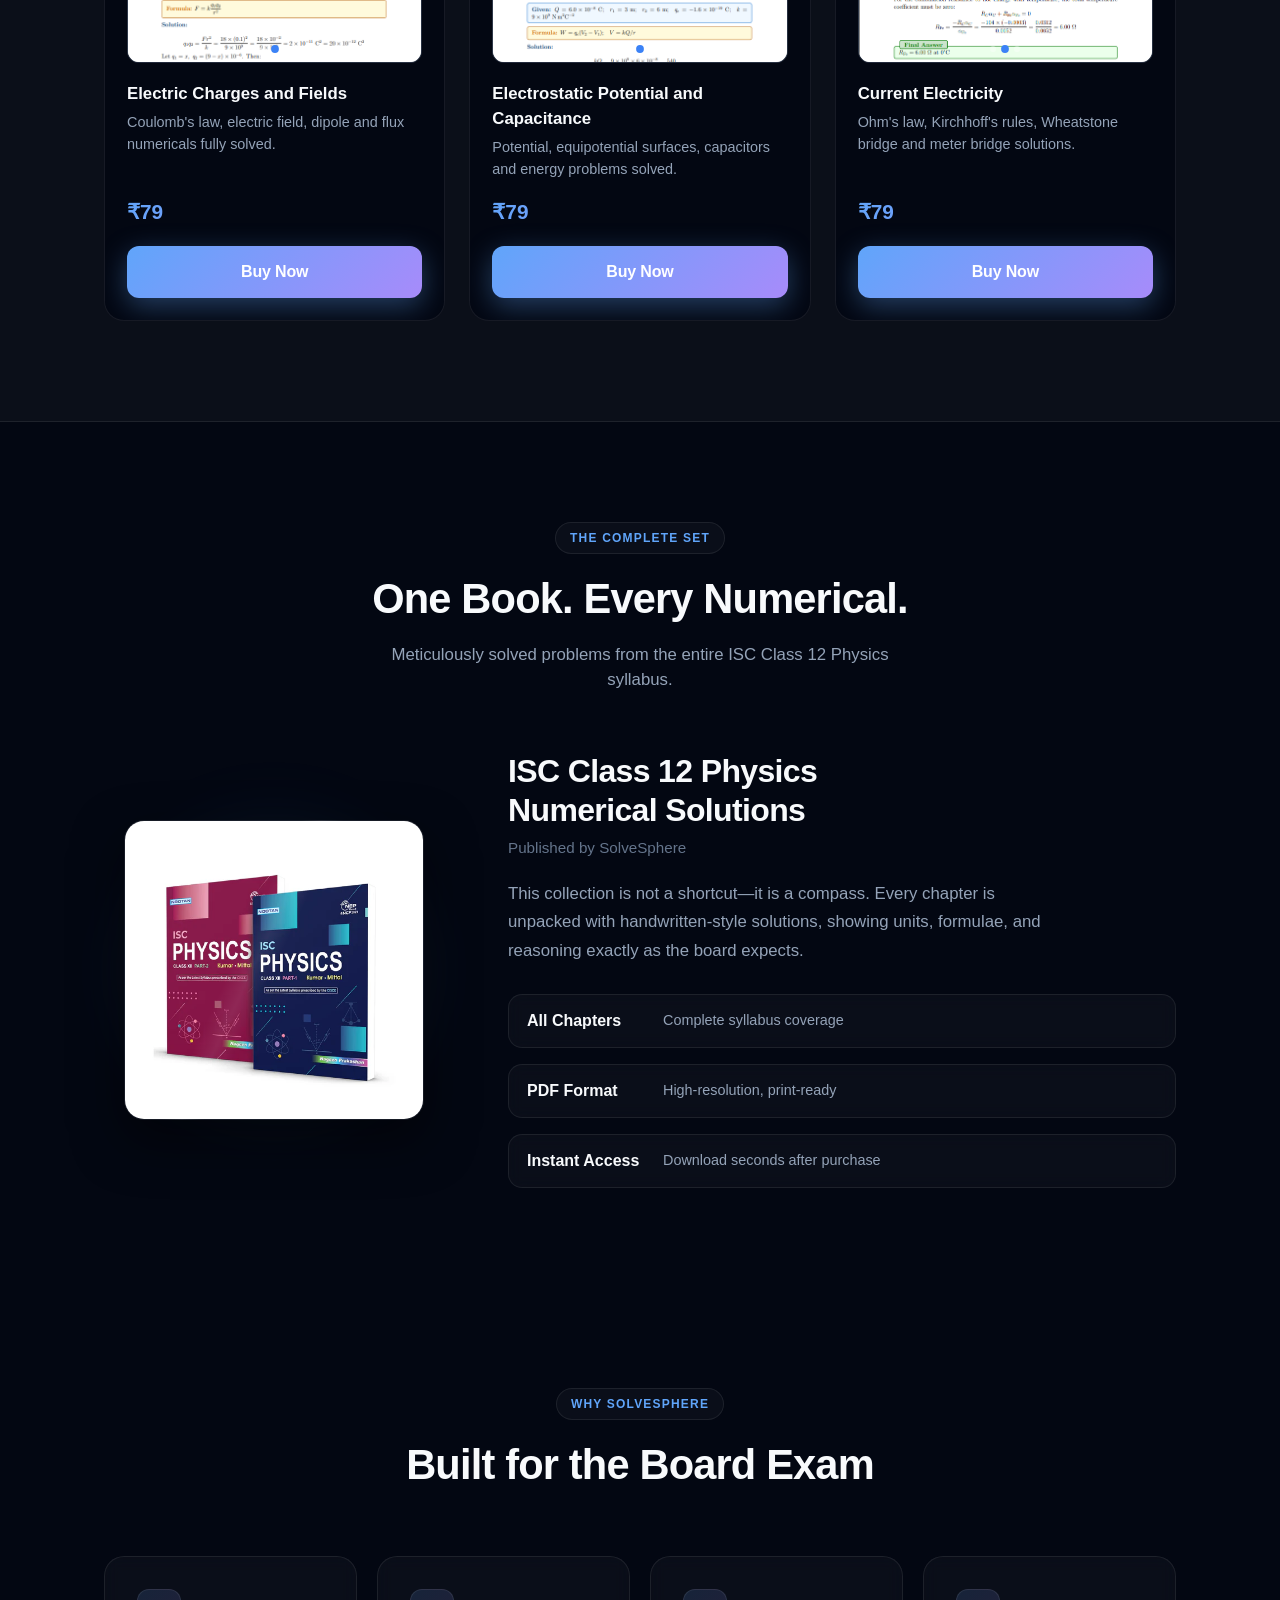
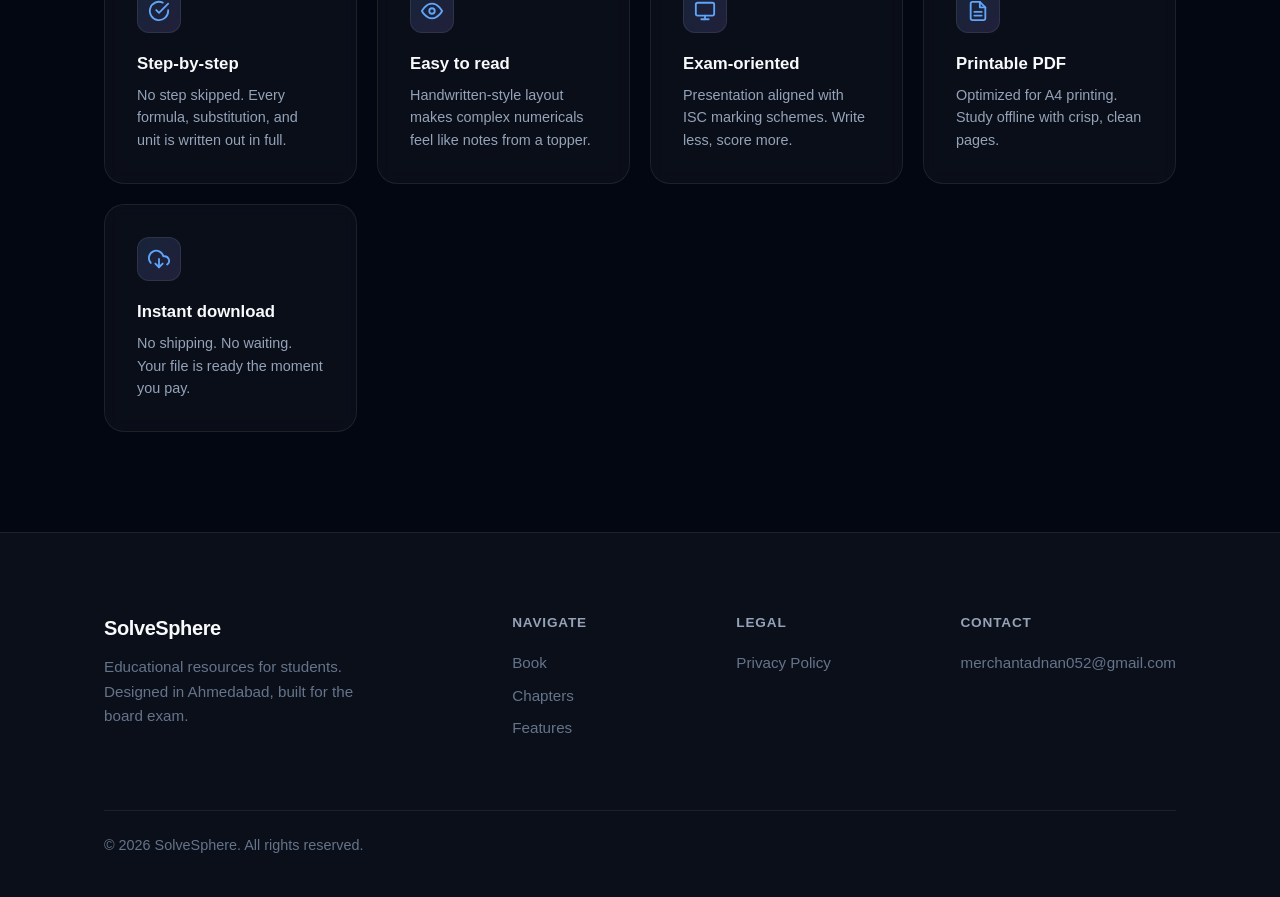
==== commit 8a28e07e: "Update index.html" ====
--- a/index.html
+++ b/index.html
@@ -45,7 +45,8 @@
       "offers": { "@type": "AggregateOffer", "availability": "https://schema.org/InStock", "priceCurrency": "INR" }
     }
     </script>
-</head><meta name="google-site-verification" content="JPDxvUBVdRTXBwwx3YIwc378mkANj-m6QxAasBz1u74" />
+</head>
+    <meta name="google-site-verification" content="JPDxvUBVdRTXBwwx3YIwc378mkANj-m6QxAasBz1u74" />
 <body>
     <canvas id="bg-canvas" aria-hidden="true"></canvas>
 
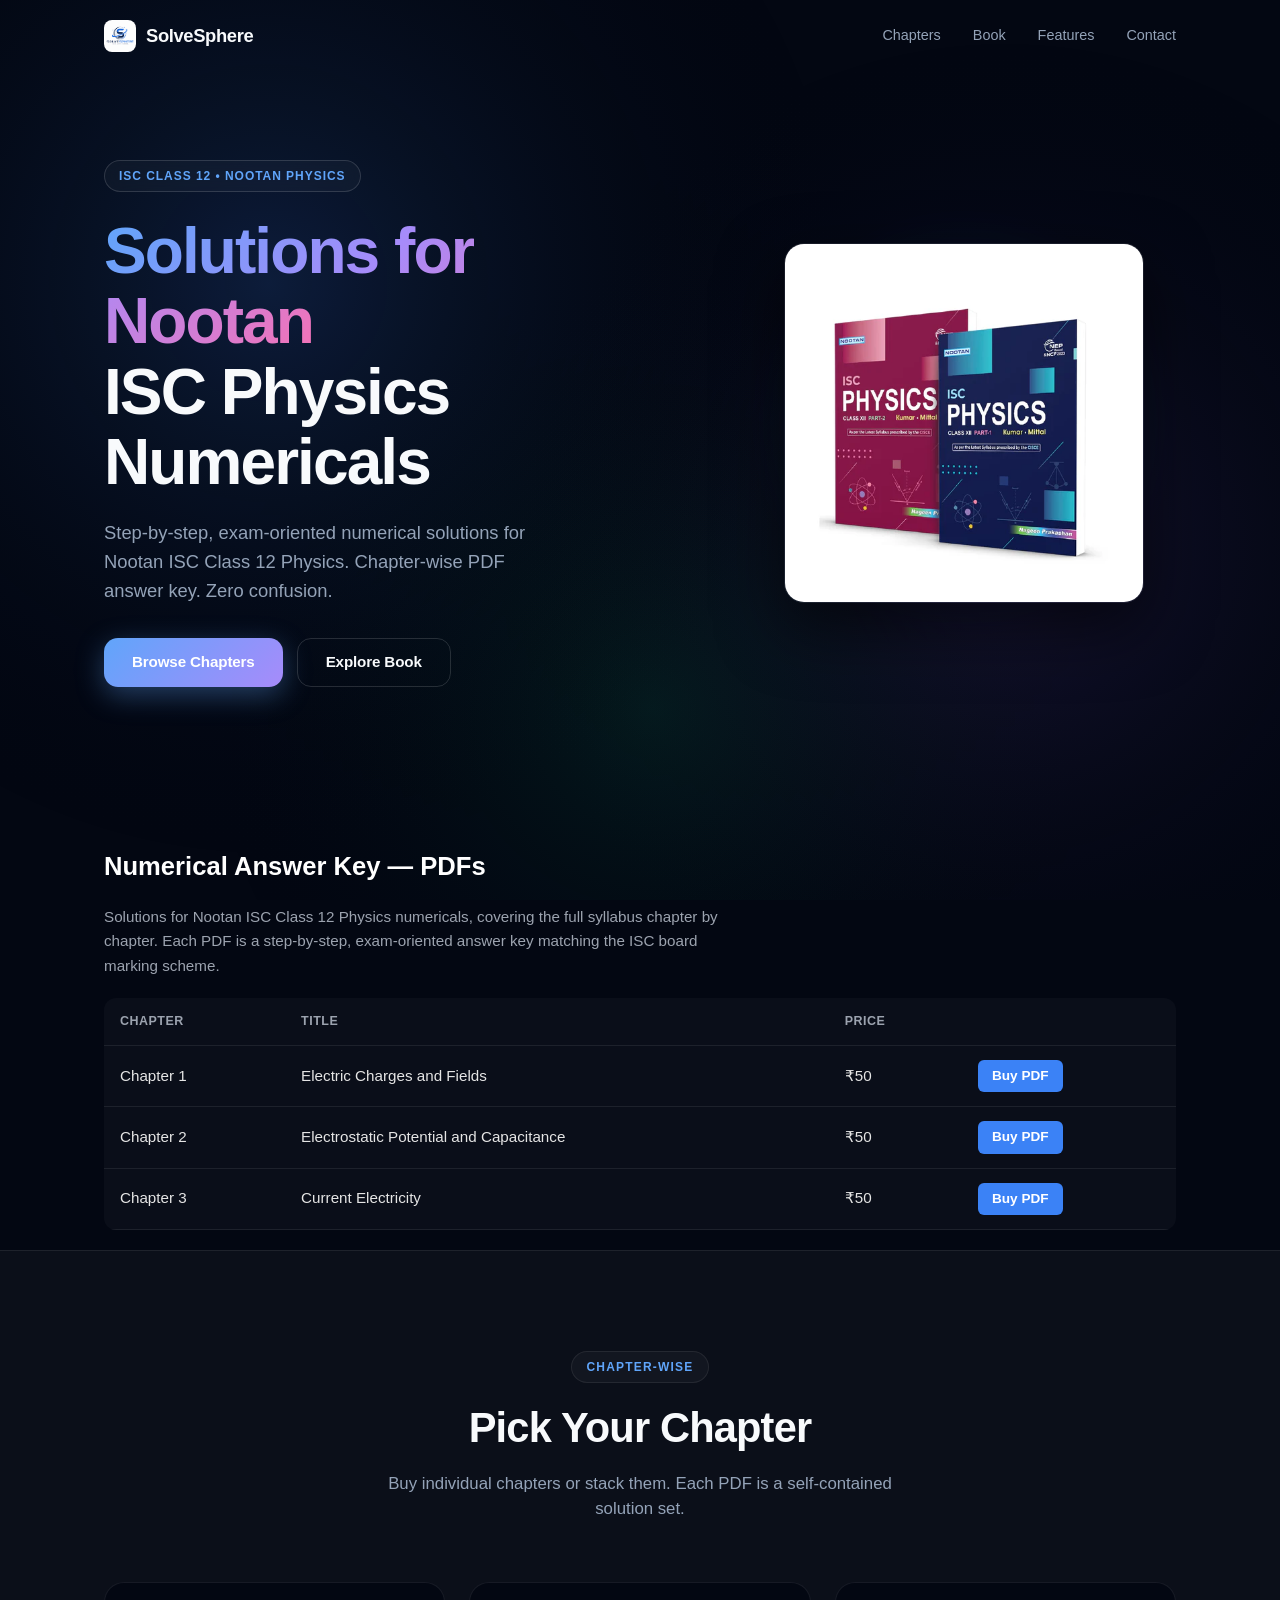
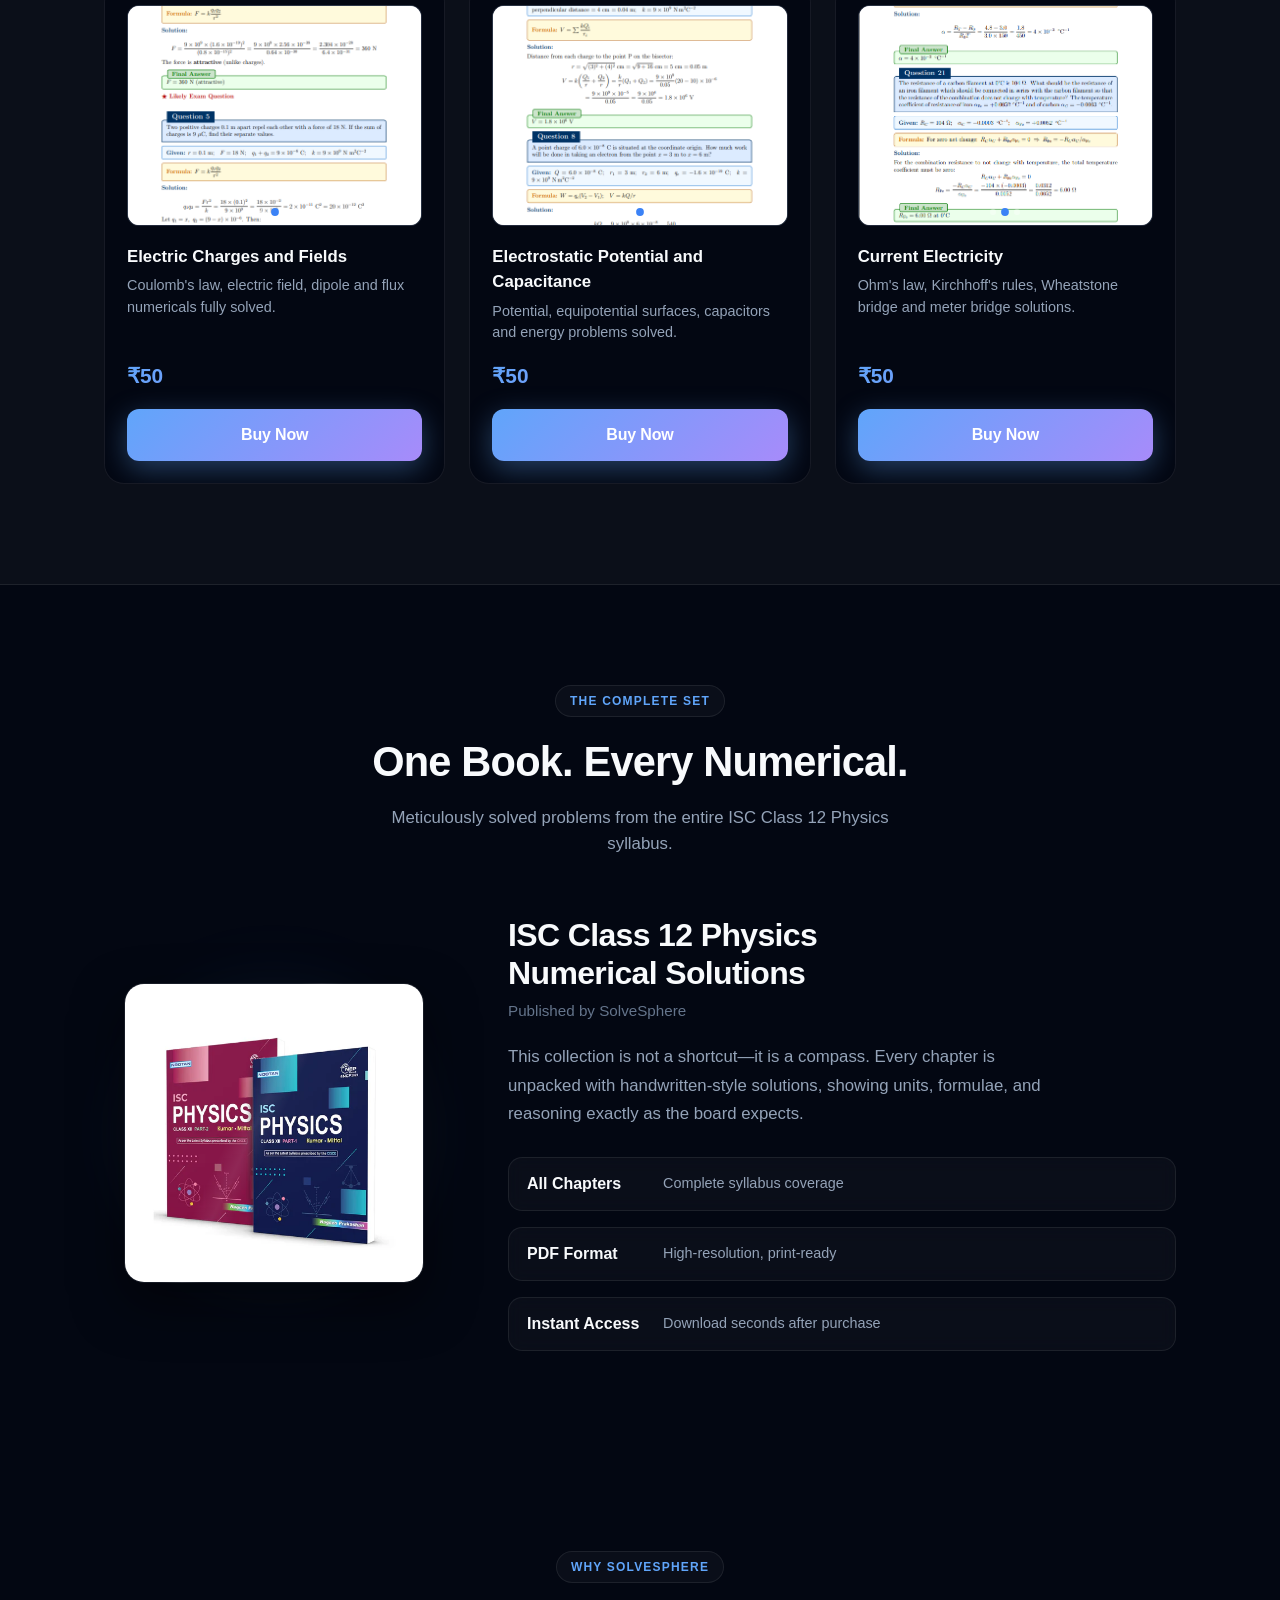
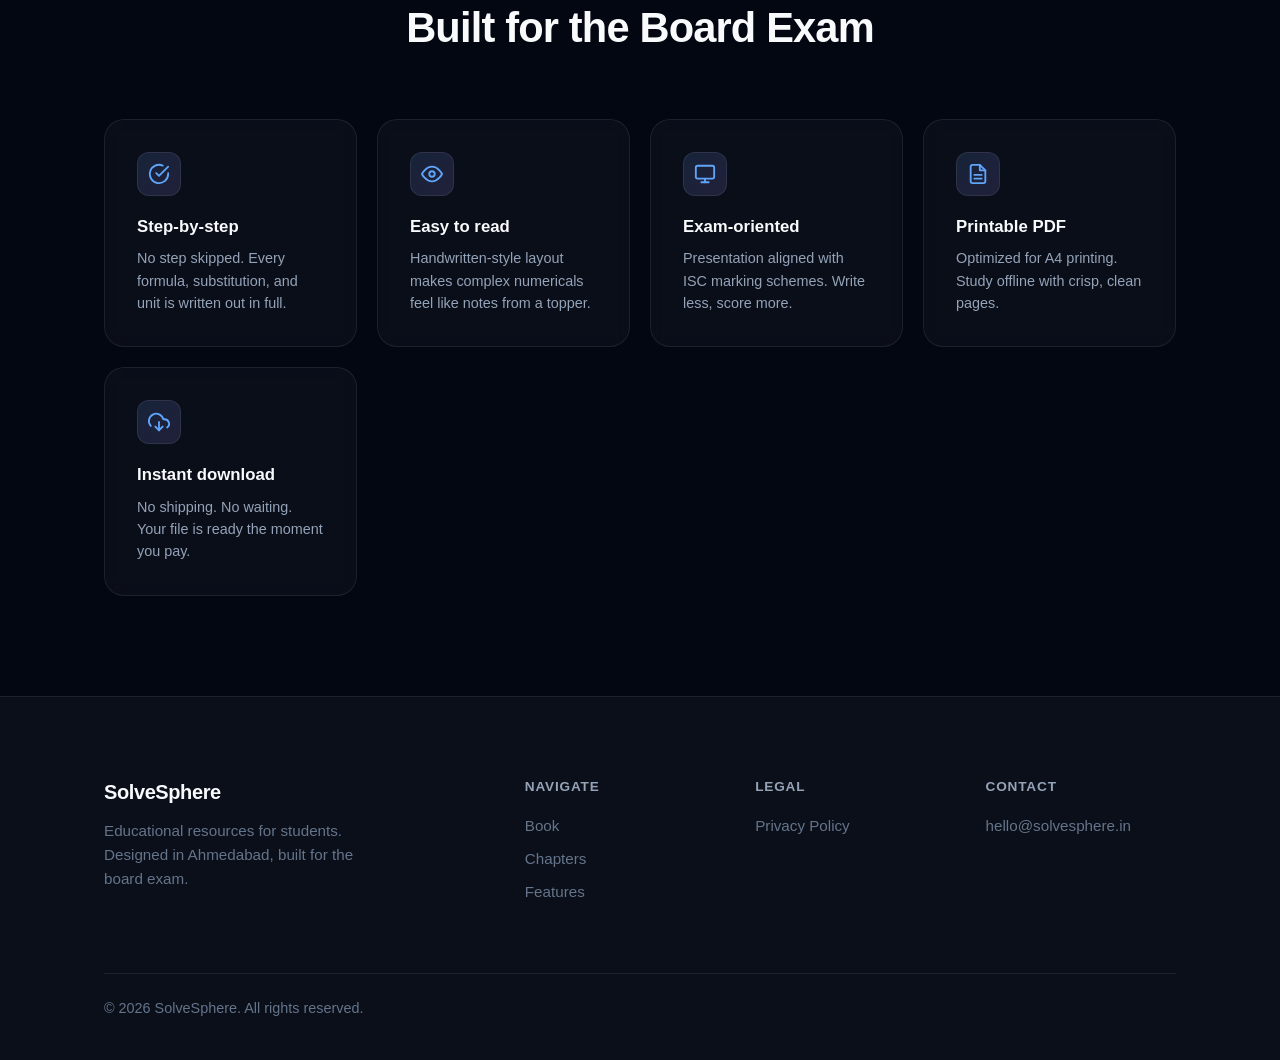
==== commit 5e762df8: "Add files via upload" ====
--- a/index.html
+++ b/index.html
@@ -3,21 +3,21 @@
 <head>
     <meta charset="UTF-8">
     <meta name="viewport" content="width=device-width, initial-scale=1.0">
-    <title>SolveSphere | ISC Class 12 Physics Numerical Solutions</title>
-    <meta name="description" content="Premium step-by-step handwritten-style numerical solutions for ISC Class 12 Physics. Exam-oriented, printable PDFs with instant download.">
+    <title>Nootan ISC Class 12 Physics Numerical Solutions PDF | SolveSphere</title>
+    <meta name="description" content="Solutions for Nootan ISC Class 12 Physics numericals — step-by-step answer key, chapter-wise PDF. Exam-oriented, instant download.">
     <meta name="author" content="SolveSphere">
     <meta name="robots" content="index, follow">
 
     <meta property="og:type" content="website">
     <meta property="og:url" content="https://ad134343.github.io/SolveSphere/">
-    <meta property="og:title" content="SolveSphere | ISC Class 12 Physics Numerical Solutions">
-    <meta property="og:description" content="Detailed step-by-step handwritten-style numerical solutions for ISC Class 12 Physics. Exam-oriented and easy to understand.">
+    <meta property="og:title" content="Nootan ISC Class 12 Physics Numerical Solutions PDF | SolveSphere">
+    <meta property="og:description" content="Solutions for Nootan ISC Class 12 Physics numericals — step-by-step answer key, chapter-wise PDF.">
     <meta property="og:image" content="https://ad134343.github.io/SolveSphere/og-image.png">
 
     <meta property="twitter:card" content="summary_large_image">
     <meta property="twitter:url" content="https://ad134343.github.io/SolveSphere/">
-    <meta property="twitter:title" content="SolveSphere | ISC Class 12 Physics Numerical Solutions">
-    <meta property="twitter:description" content="Detailed step-by-step handwritten-style numerical solutions for ISC Class 12 Physics. Exam-oriented and easy to understand.">
+    <meta property="twitter:title" content="Nootan ISC Class 12 Physics Numerical Solutions PDF | SolveSphere">
+    <meta property="twitter:description" content="Solutions for Nootan ISC Class 12 Physics numericals — step-by-step answer key, chapter-wise PDF.">
     <meta property="twitter:image" content="https://ad134343.github.io/SolveSphere/og-image.png">
 
     <link rel="icon" type="image/png" href="favicon.png">
@@ -32,21 +32,20 @@
       "@type": "WebSite",
       "name": "SolveSphere",
       "url": "https://ad134343.github.io/SolveSphere/",
-      "description": "Premium step-by-step handwritten-style numerical solutions for ISC Class 12 Physics."
+      "description": "Solutions for Nootan ISC Class 12 Physics numericals — step-by-step, chapter-wise PDF answer key."
     }
     </script>
     <script type="application/ld+json">
     {
       "@context": "https://schema.org",
       "@type": "Product",
-      "name": "ISC Class 12 Physics Numerical Solutions",
-      "description": "Detailed step-by-step handwritten-style numerical solutions for ISC Class 12 Physics.",
+      "name": "Nootan ISC Class 12 Physics Numerical Solutions",
+      "description": "Step-by-step solutions for Nootan ISC Class 12 Physics numericals, chapter-wise PDF.",
       "brand": { "@type": "Brand", "name": "SolveSphere" },
-      "offers": { "@type": "AggregateOffer", "availability": "https://schema.org/InStock", "priceCurrency": "INR" }
+      "offers": { "@type": "AggregateOffer", "availability": "https://schema.org/InStock", "priceCurrency": "INR", "lowPrice": "50", "highPrice": "50" }
     }
     </script>
 </head>
-    <meta name="google-site-verification" content="JPDxvUBVdRTXBwwx3YIwc378mkANj-m6QxAasBz1u74" />
 <body>
     <canvas id="bg-canvas" aria-hidden="true"></canvas>
 
@@ -72,12 +71,12 @@
         <section class="hero" id="hero">
             <div class="container">
                 <div class="hero-content">
-                    <div class="hero-badge reveal">ISC Class 12</div>
+                    <div class="hero-badge reveal">ISC Class 12 &bull; Nootan Physics</div>
                     <h1 class="hero-title reveal">
-                        <span class="gradient-text">Physics</span><br>
-                        Step-by-Step Numerical Solutions
+                        <span class="gradient-text">Solutions for Nootan</span><br>
+                        ISC Physics Numericals
                     </h1>
-                    <p class="hero-tagline reveal">Detailed handwritten-style solutions created to help students understand every numerical clearly. Exam-oriented. Zero confusion.</p>
+                    <p class="hero-tagline reveal">Step-by-step, exam-oriented numerical solutions for Nootan ISC Class 12 Physics. Chapter-wise PDF answer key. Zero confusion.</p>
                     <div class="hero-cta reveal">
                         <a href="#chapters" class="btn btn-primary">Browse Chapters</a>
                         <a href="#book" class="btn btn-secondary">Explore Book</a>
@@ -95,11 +94,31 @@
         <section class="pdf-list-section" id="pdf-list">
             <div class="container">
                 <h2 class="pdf-list-title">Numerical Answer Key — PDFs</h2>
+                <p class="pdf-list-intro">Solutions for Nootan ISC Class 12 Physics numericals, covering the full syllabus chapter by chapter. Each PDF is a step-by-step, exam-oriented answer key matching the ISC board marking scheme.</p>
                 <table class="pdf-list-table">
                     <thead>
                         <tr><th>Chapter</th><th>Title</th><th>Price</th><th></th></tr>
                     </thead>
-                    <tbody id="pdf-list-body"></tbody>
+                    <tbody id="pdf-list-body">
+                        <tr>
+                            <td>Chapter 1</td>
+                            <td>Electric Charges and Fields</td>
+                            <td>₹50</td>
+                            <td><a href="https://adnanmerchant.gumroad.com/l/mptrou" target="_blank" rel="noopener noreferrer" class="pdf-list-buy">Buy PDF</a></td>
+                        </tr>
+                        <tr>
+                            <td>Chapter 2</td>
+                            <td>Electrostatic Potential and Capacitance</td>
+                            <td>₹50</td>
+                            <td><a href="https://adnanmerchant.gumroad.com/l/wkbeva" target="_blank" rel="noopener noreferrer" class="pdf-list-buy">Buy PDF</a></td>
+                        </tr>
+                        <tr>
+                            <td>Chapter 3</td>
+                            <td>Current Electricity</td>
+                            <td>₹50</td>
+                            <td><a href="https://adnanmerchant.gumroad.com/l/ipivp" target="_blank" rel="noopener noreferrer" class="pdf-list-buy">Buy PDF</a></td>
+                        </tr>
+                    </tbody>
                 </table>
             </div>
         </section>
@@ -199,7 +218,7 @@
                 </div>
                 <div class="footer-col">
                     <h4>Contact</h4>
-                    <a href="mailto:hello@solvesphere.in" class="footer-link">merchantadnan052@gmail.com</a>
+                    <a href="mailto:hello@solvesphere.in" class="footer-link">hello@solvesphere.in</a>
                 </div>
             </div>
             <div class="footer-bottom">
@@ -210,4 +229,4 @@
 
     <script src="script.js"></script>
 </body>
-</html>
+</html>
--- a/style.css
+++ b/style.css
@@ -200,6 +200,13 @@
     margin-bottom: 20px;
     color: #fff;
 }
+.pdf-list-intro {
+    color: #9ca3af;
+    font-size: 0.95rem;
+    max-width: 640px;
+    margin-bottom: 20px;
+    line-height: 1.6;
+}
 .pdf-list-table {
     width: 100%;
     border-collapse: collapse;
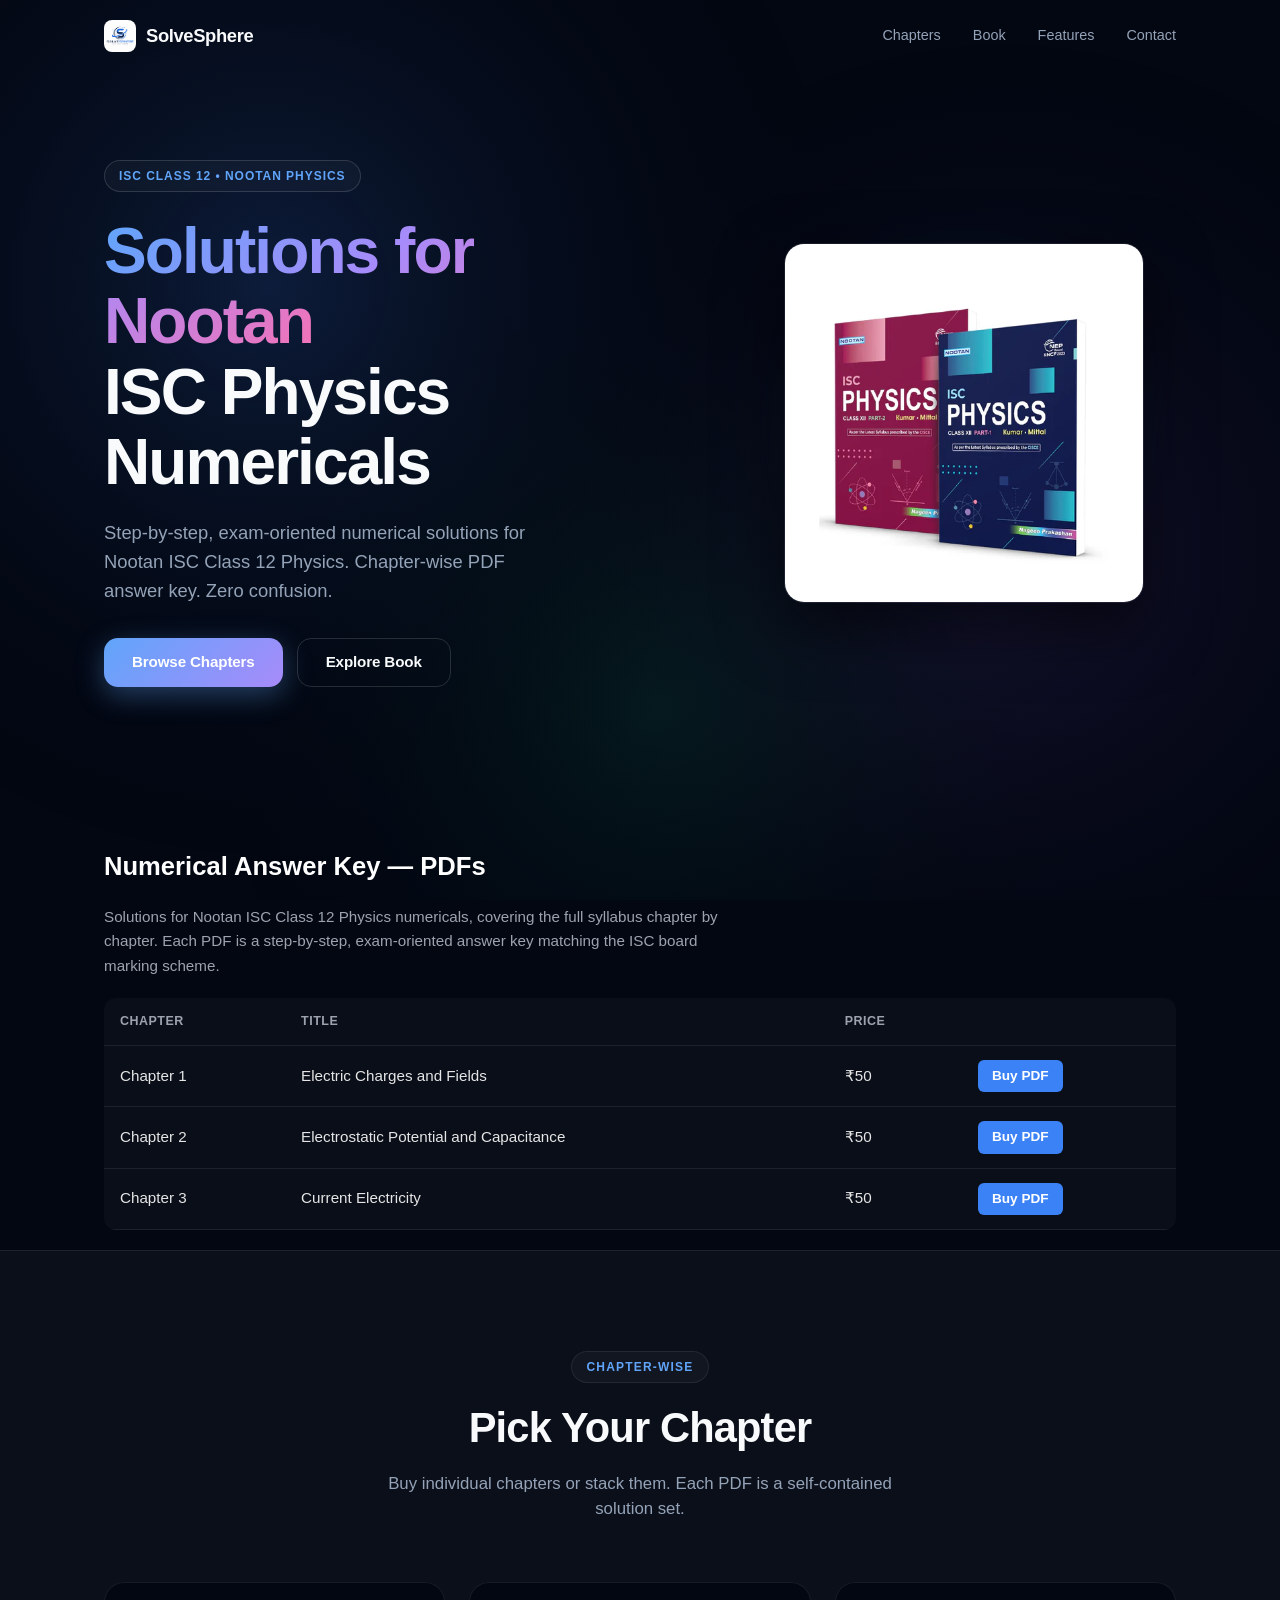
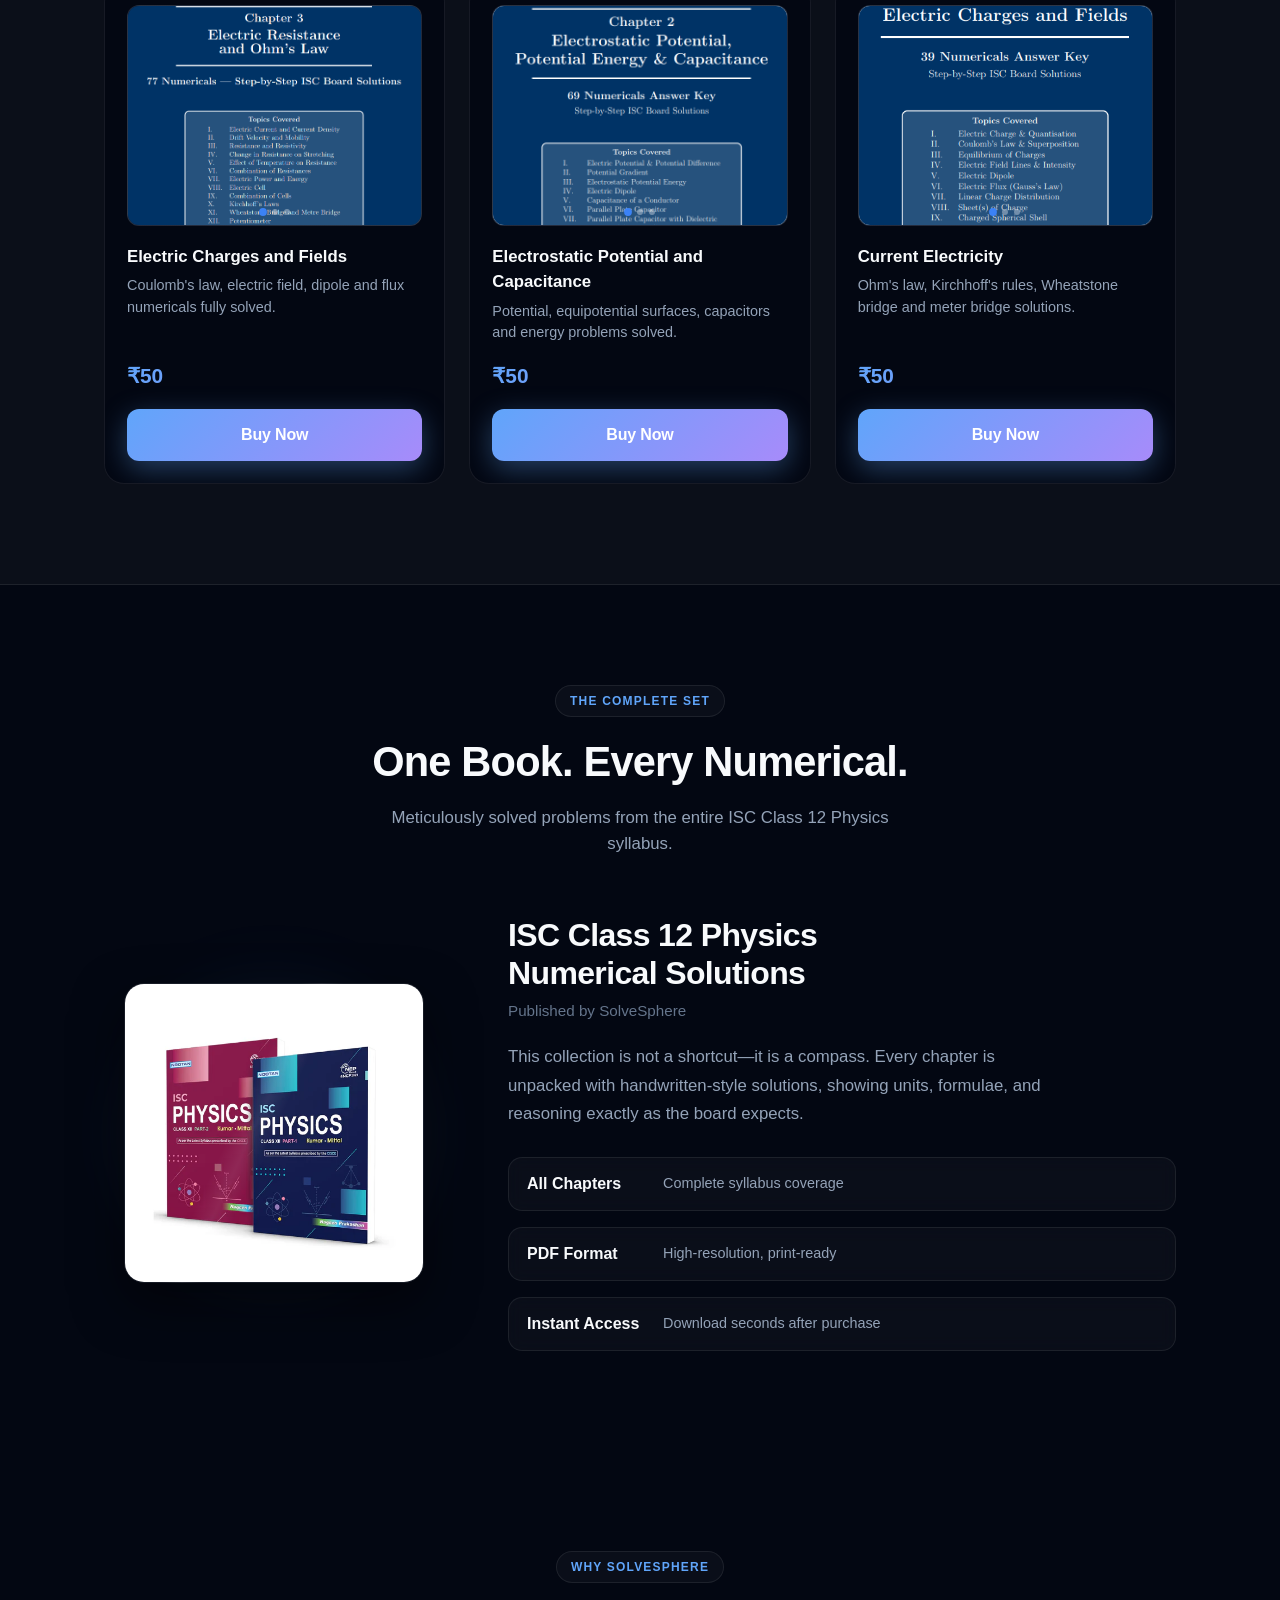
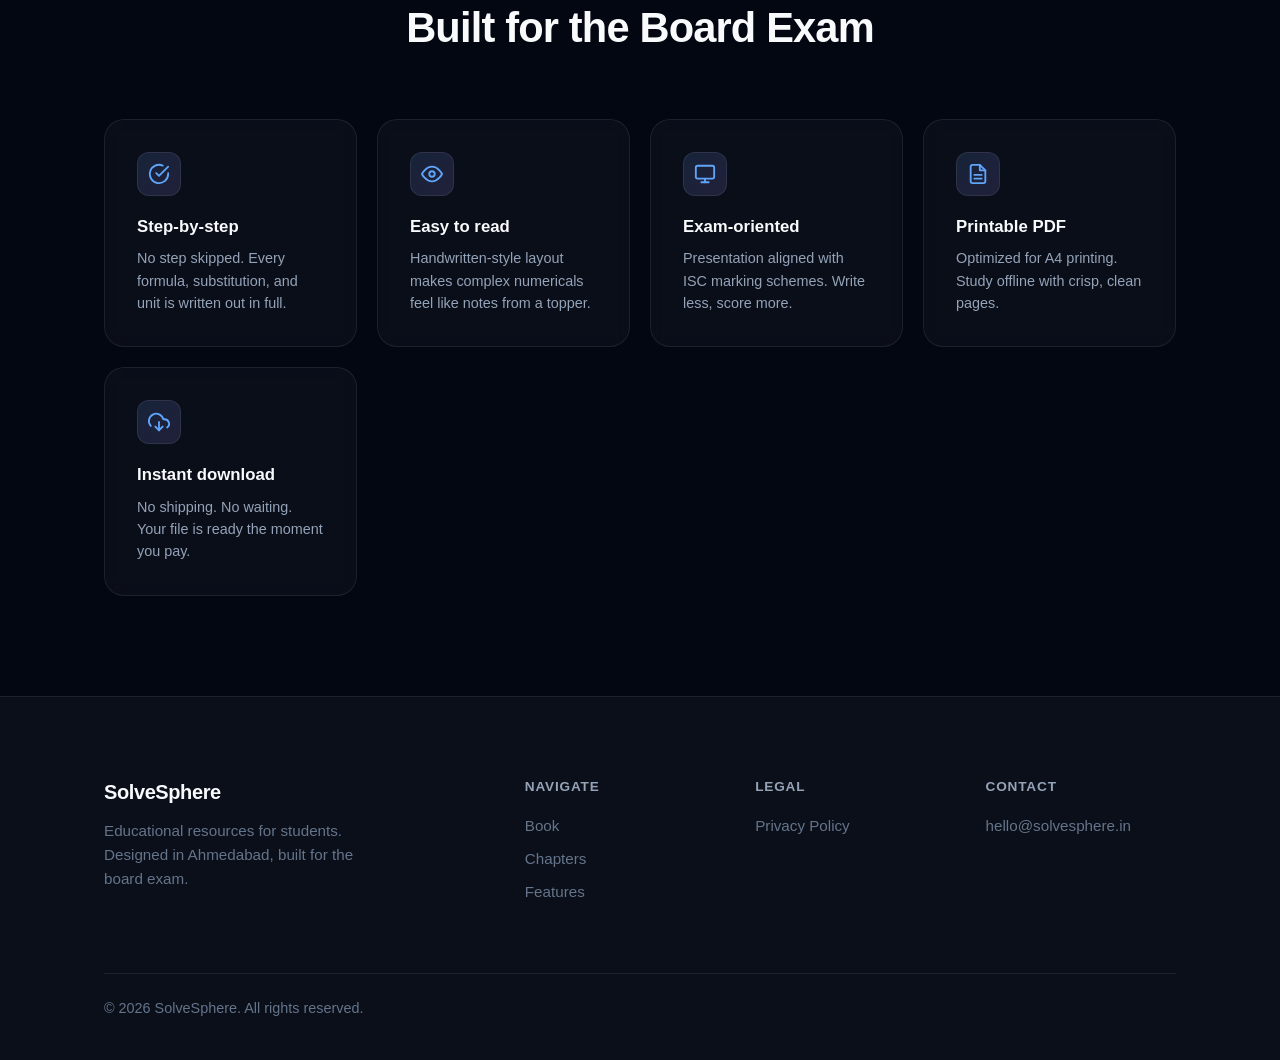
==== commit 9e7155f9: "Update index.html" ====
--- a/index.html
+++ b/index.html
@@ -46,6 +46,7 @@
     }
     </script>
 </head>
+    <meta name="google-site-verification" content="JPDxvUBVdRTXBwwx3YIwc378mkANj-m6QxAasBz1u74" />
 <body>
     <canvas id="bg-canvas" aria-hidden="true"></canvas>
 
@@ -229,4 +230,4 @@
 
     <script src="script.js"></script>
 </body>
-</html>+</html>
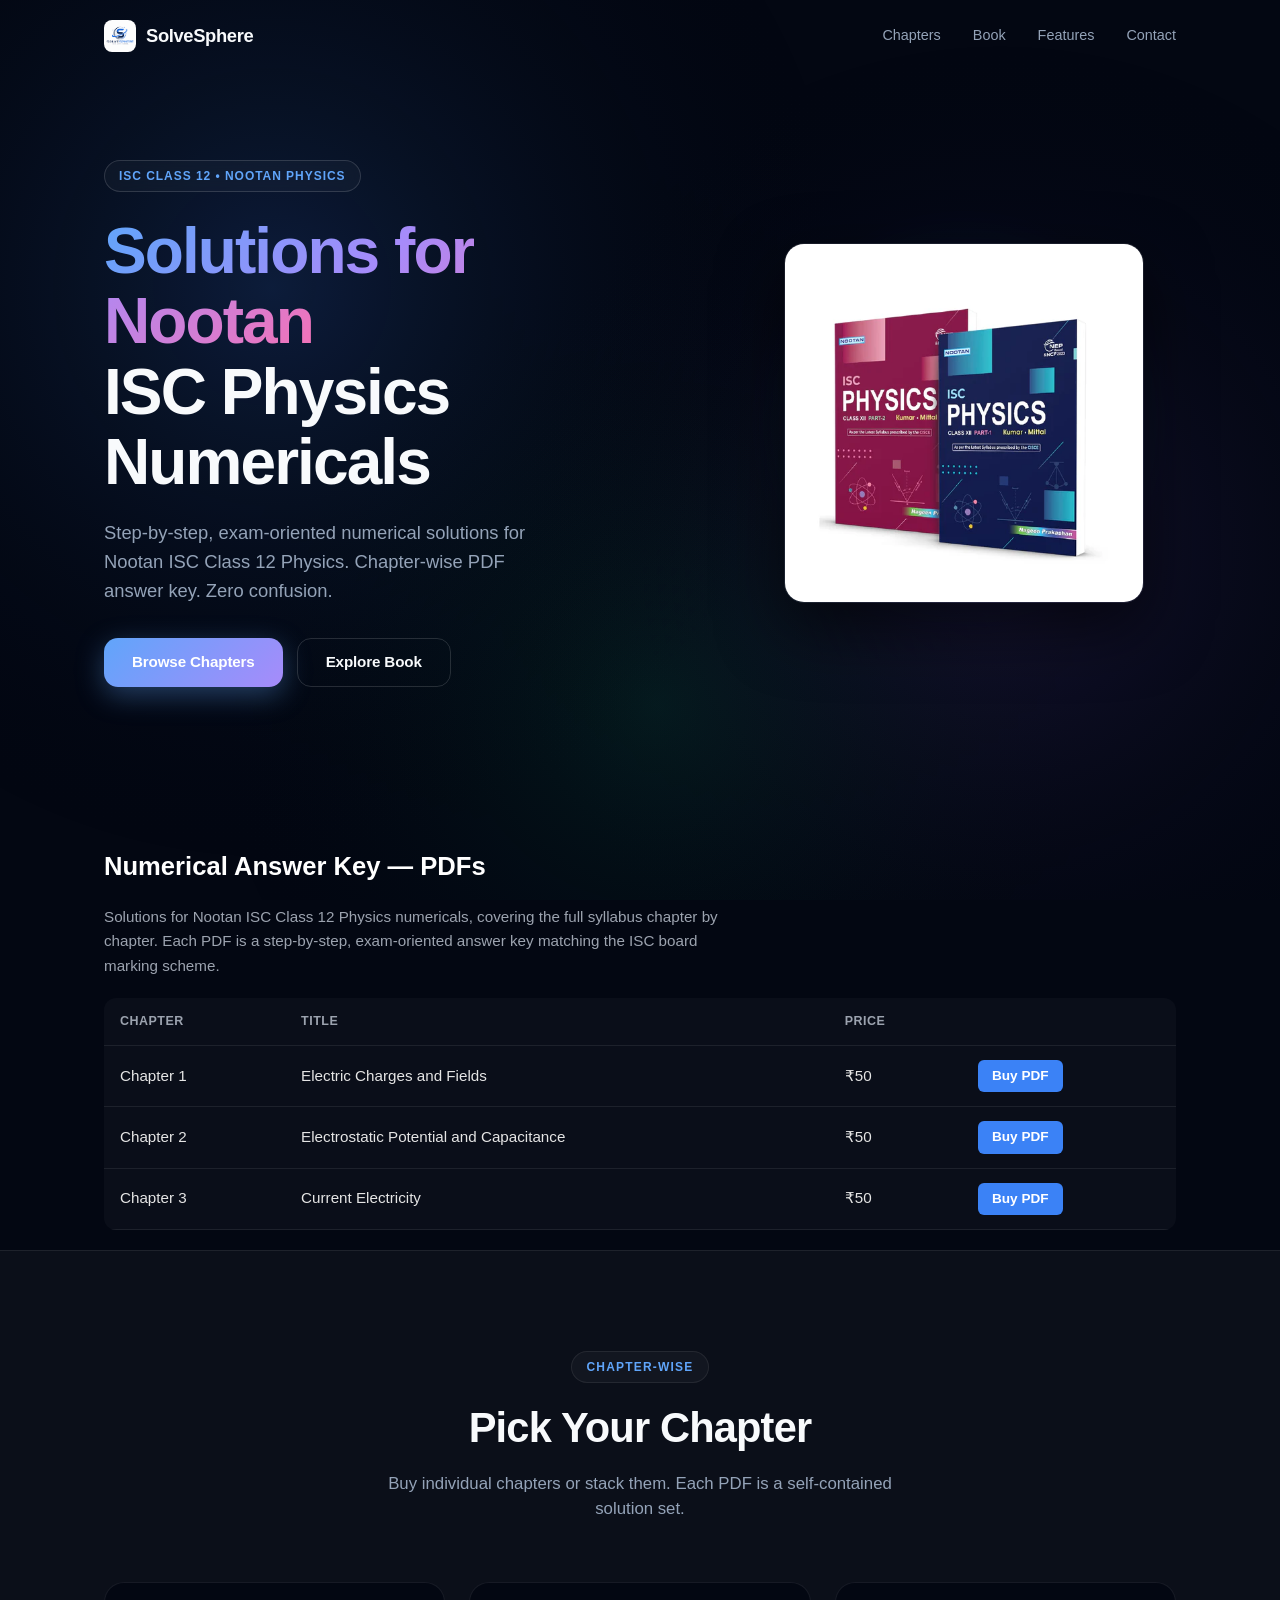
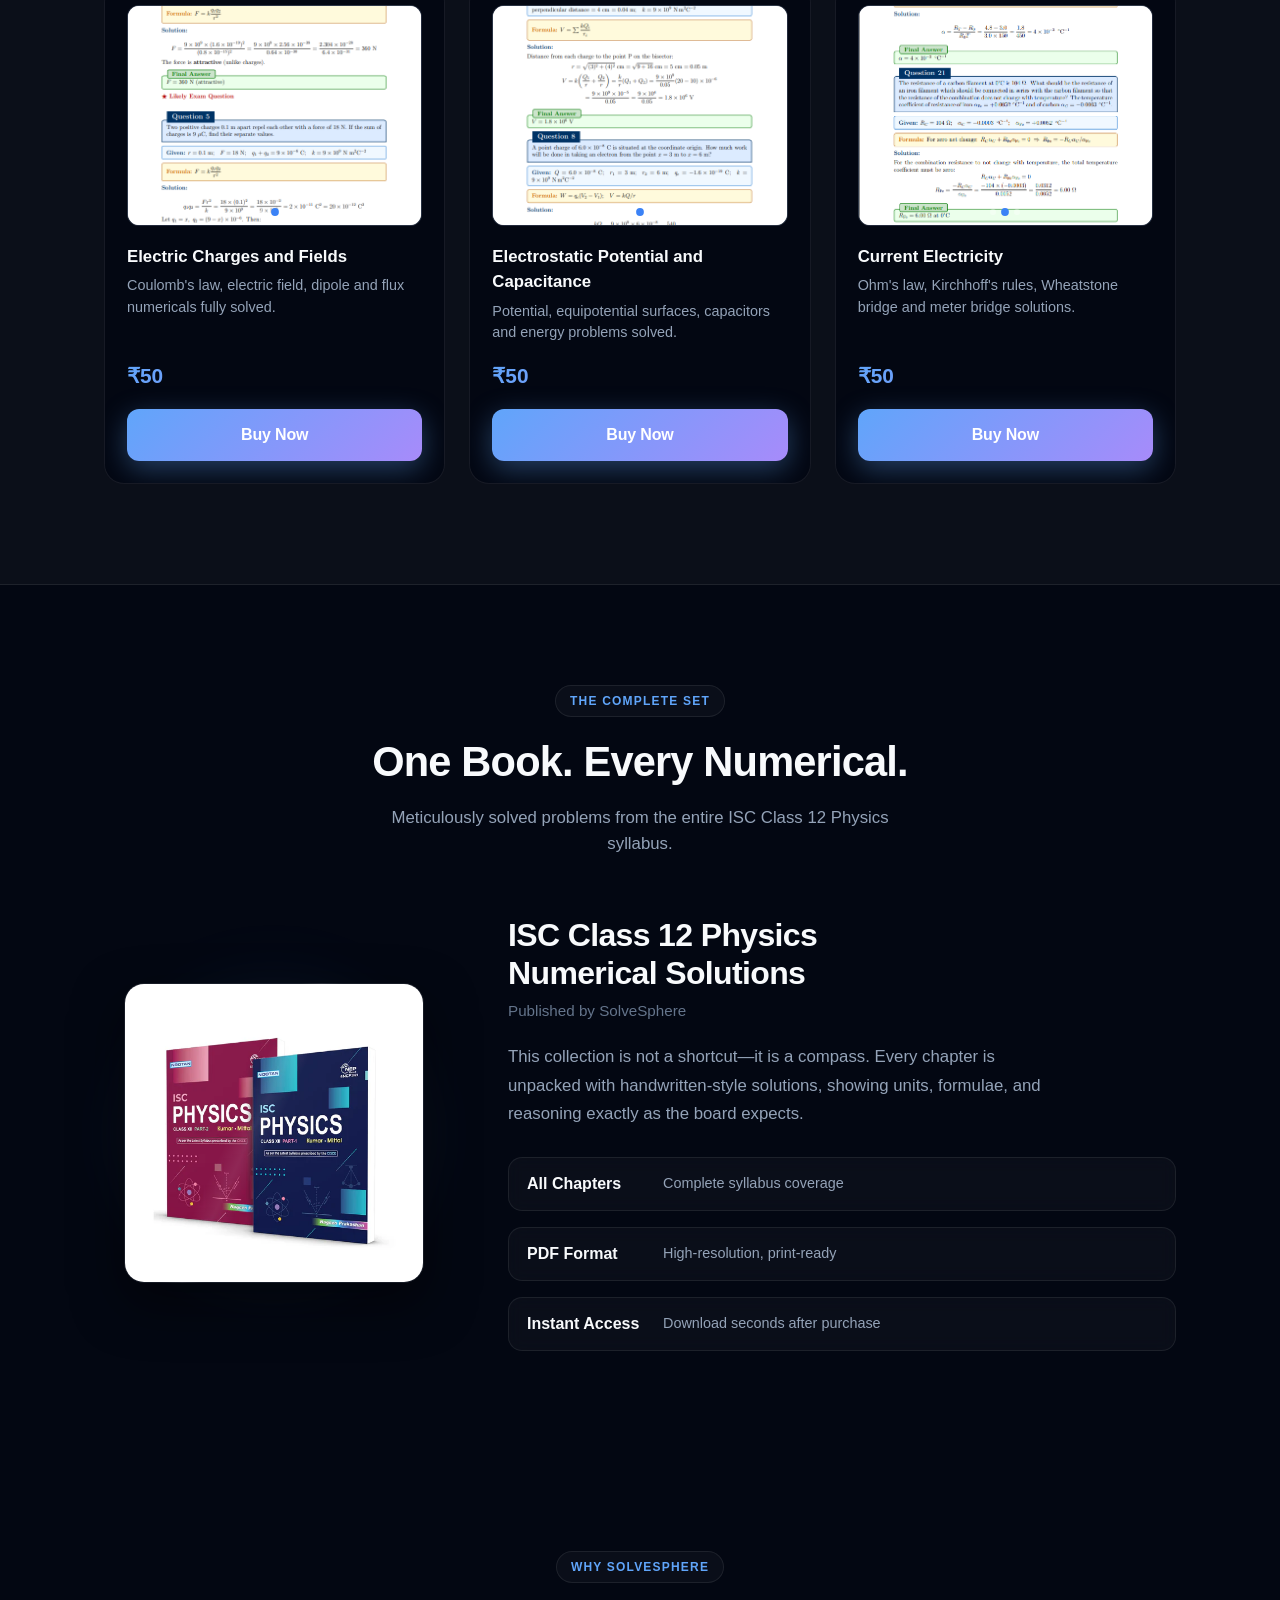
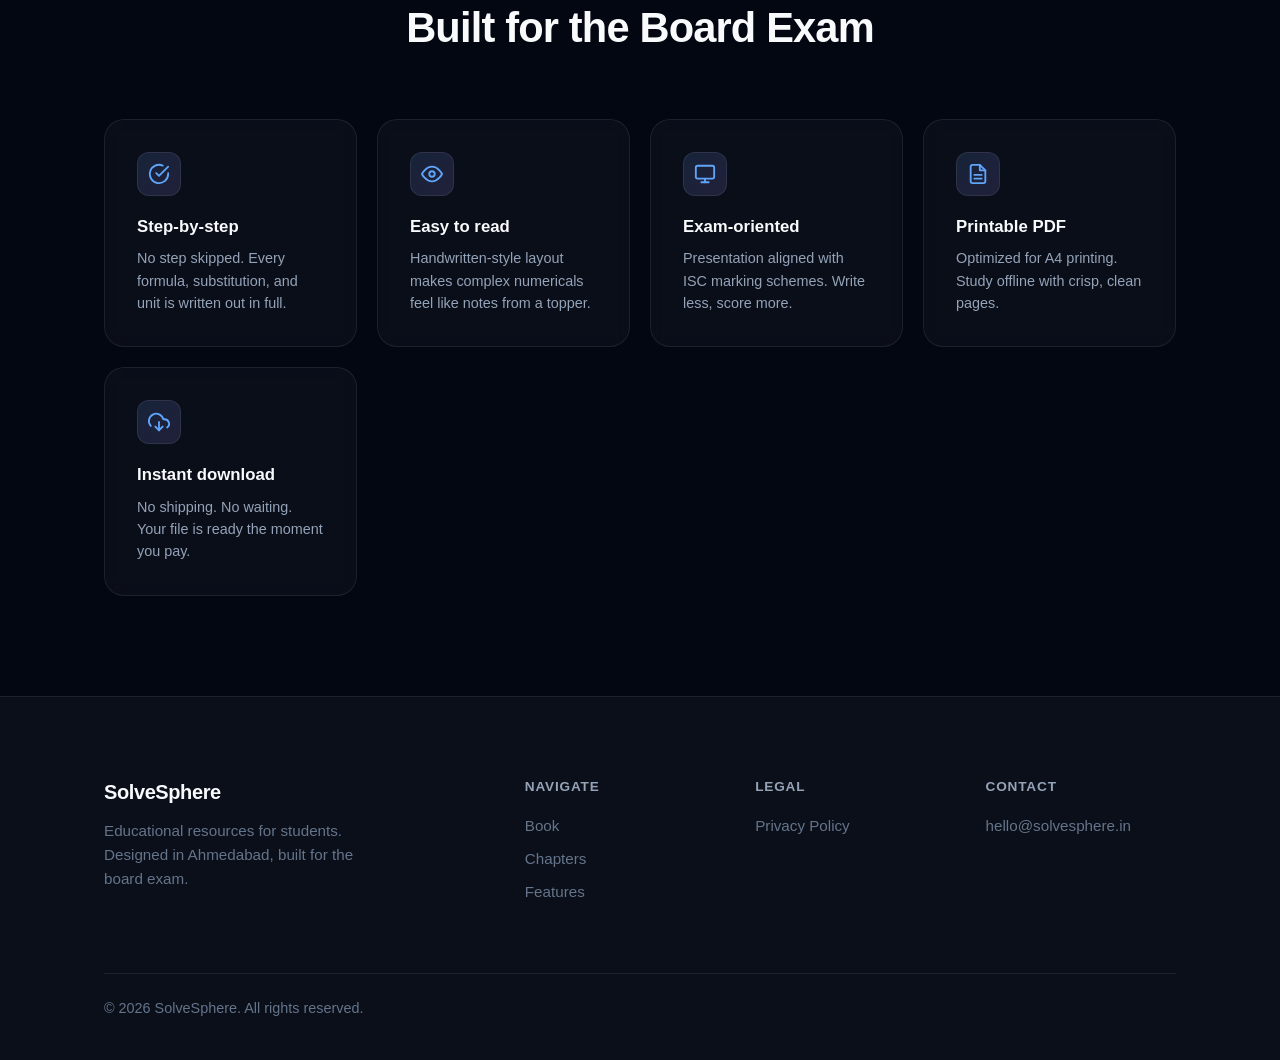
==== commit 2b914c69: "Update index.html" ====
--- a/index.html
+++ b/index.html
@@ -46,7 +46,6 @@
     }
     </script>
 </head>
-    <meta name="google-site-verification" content="JPDxvUBVdRTXBwwx3YIwc378mkANj-m6QxAasBz1u74" />
 <body>
     <canvas id="bg-canvas" aria-hidden="true"></canvas>
 
